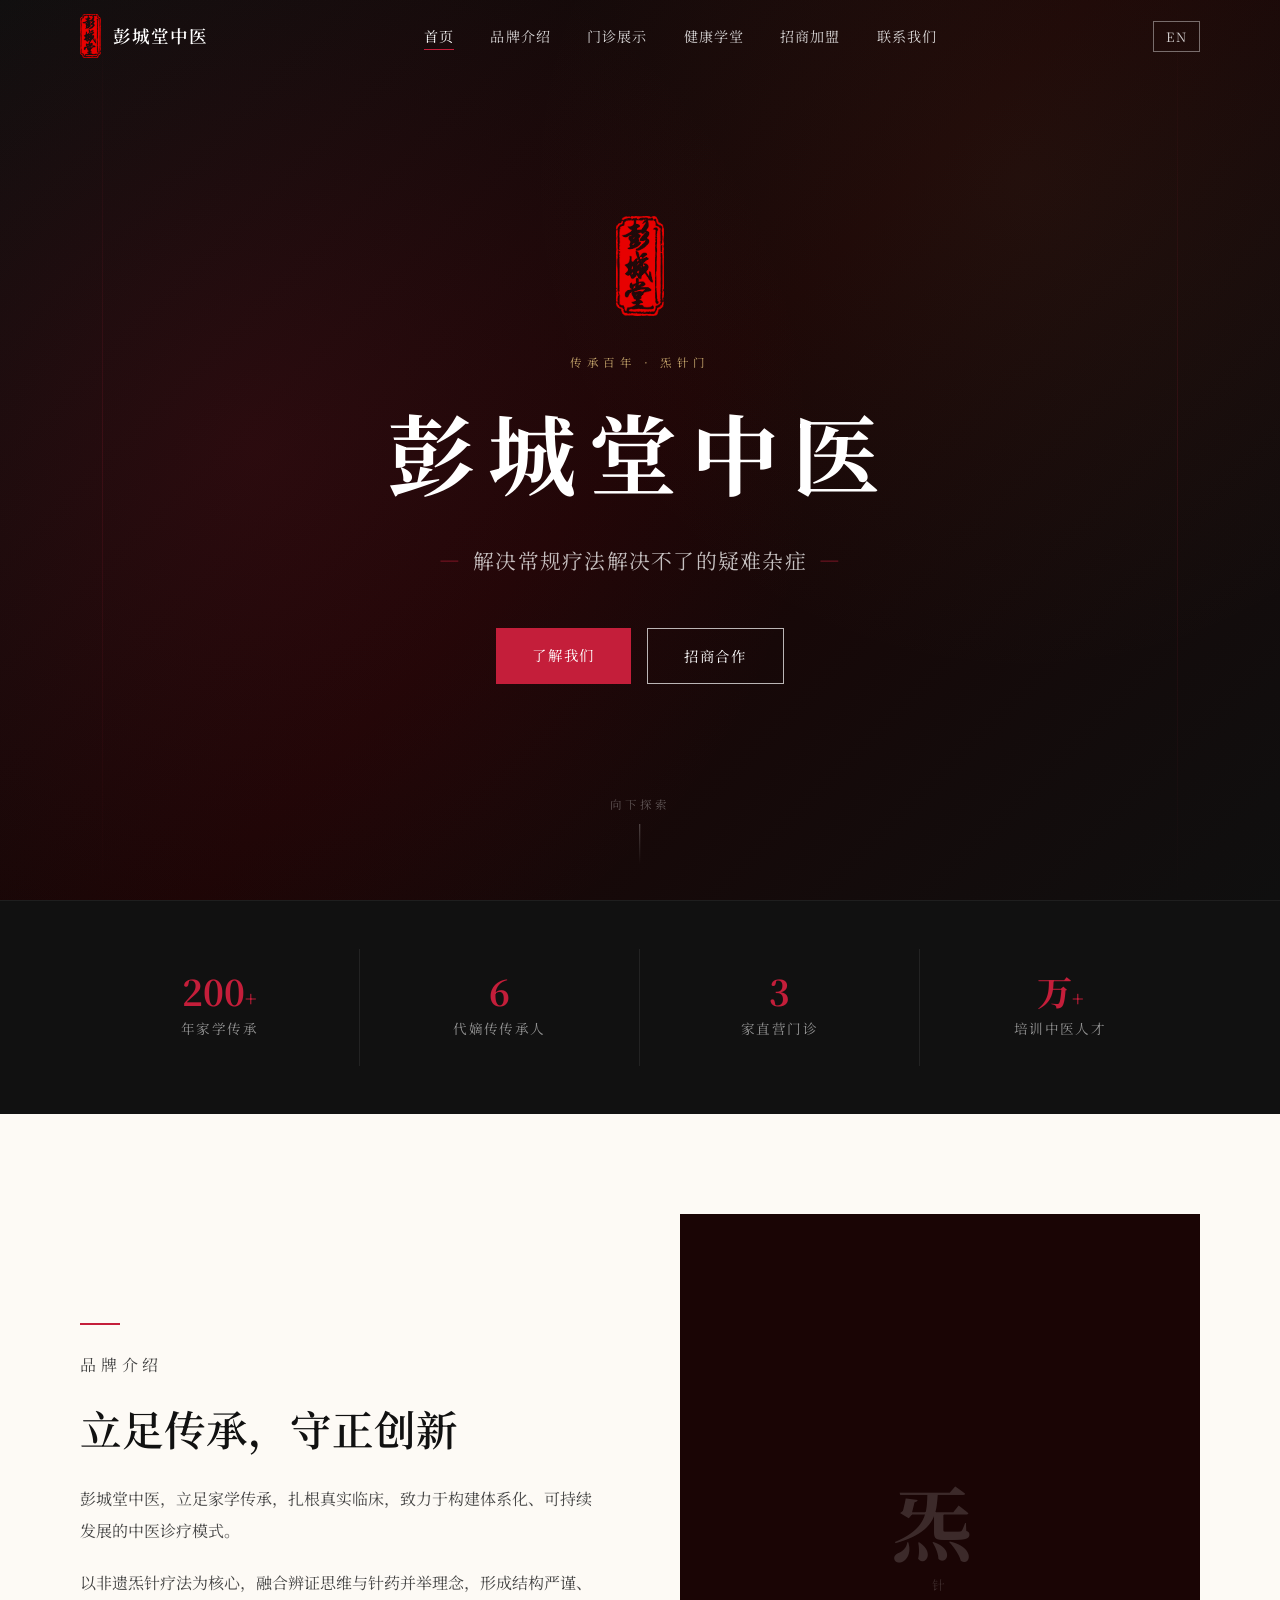
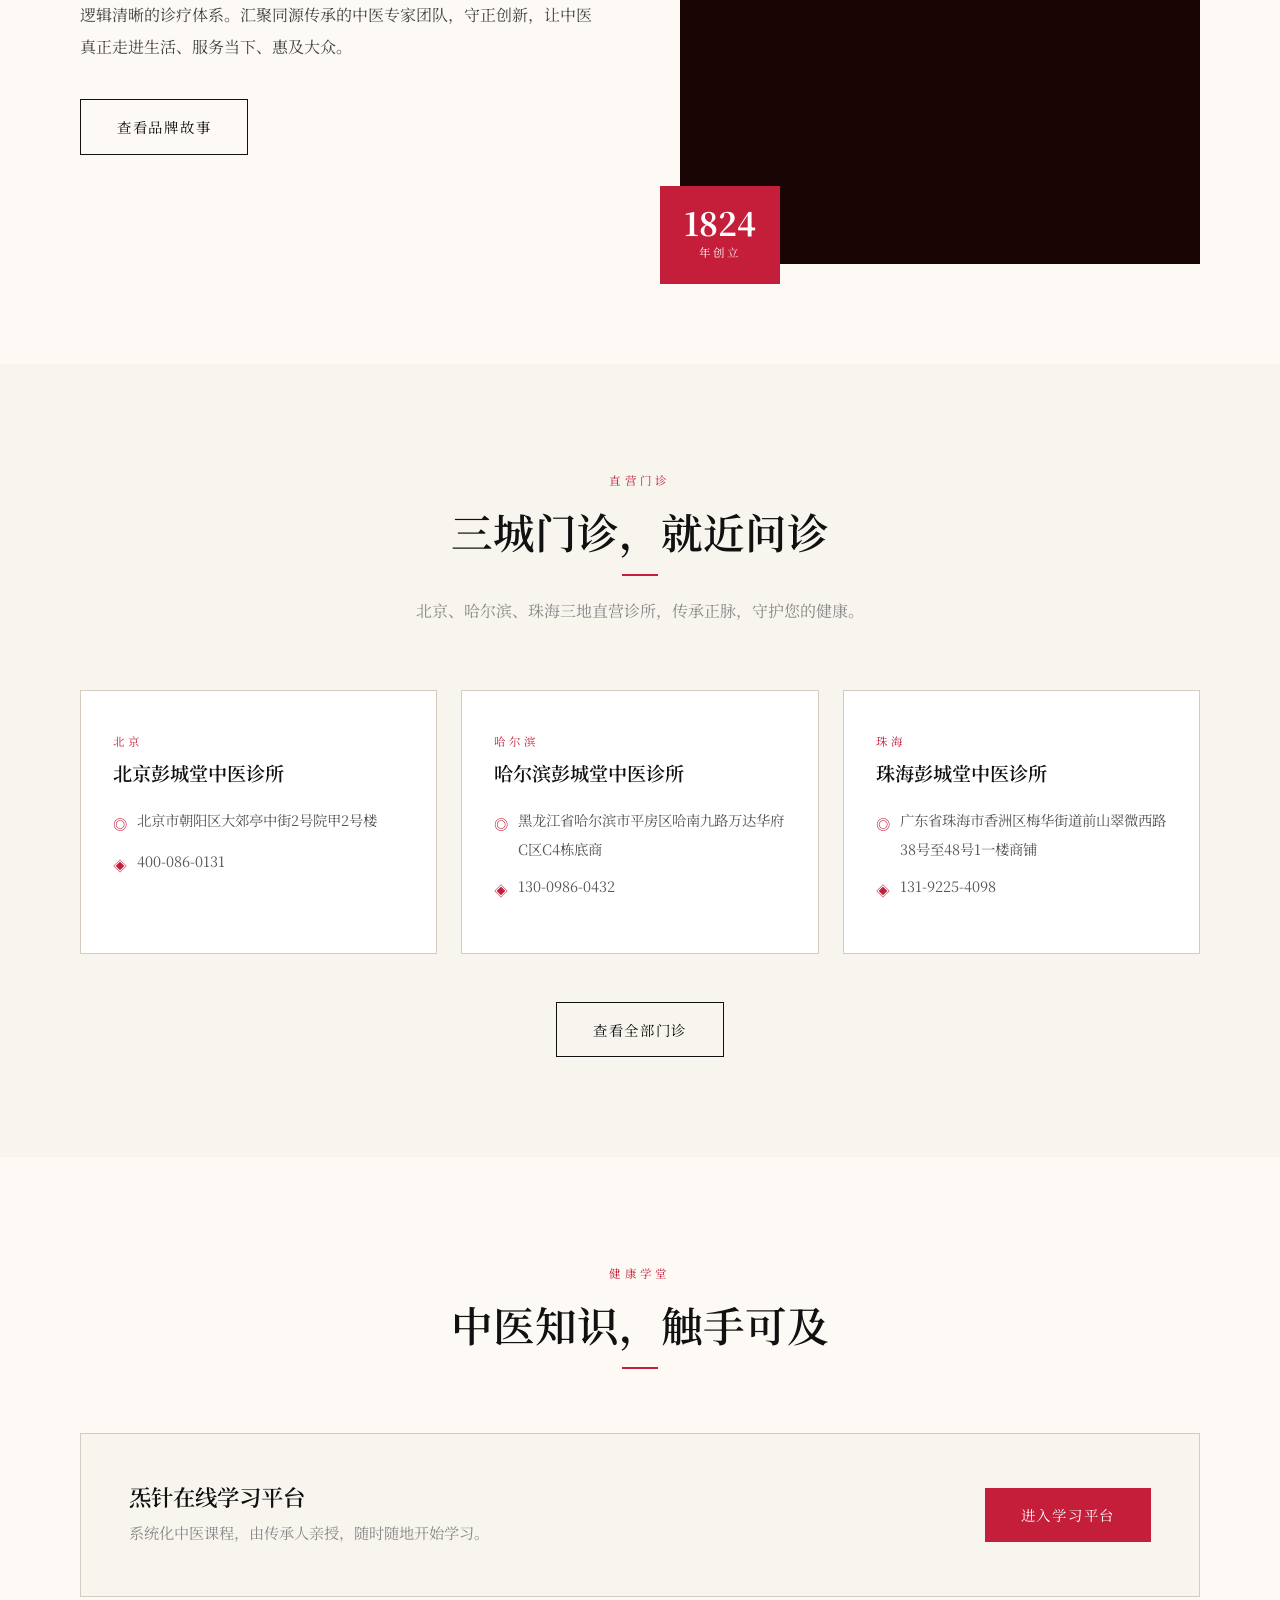
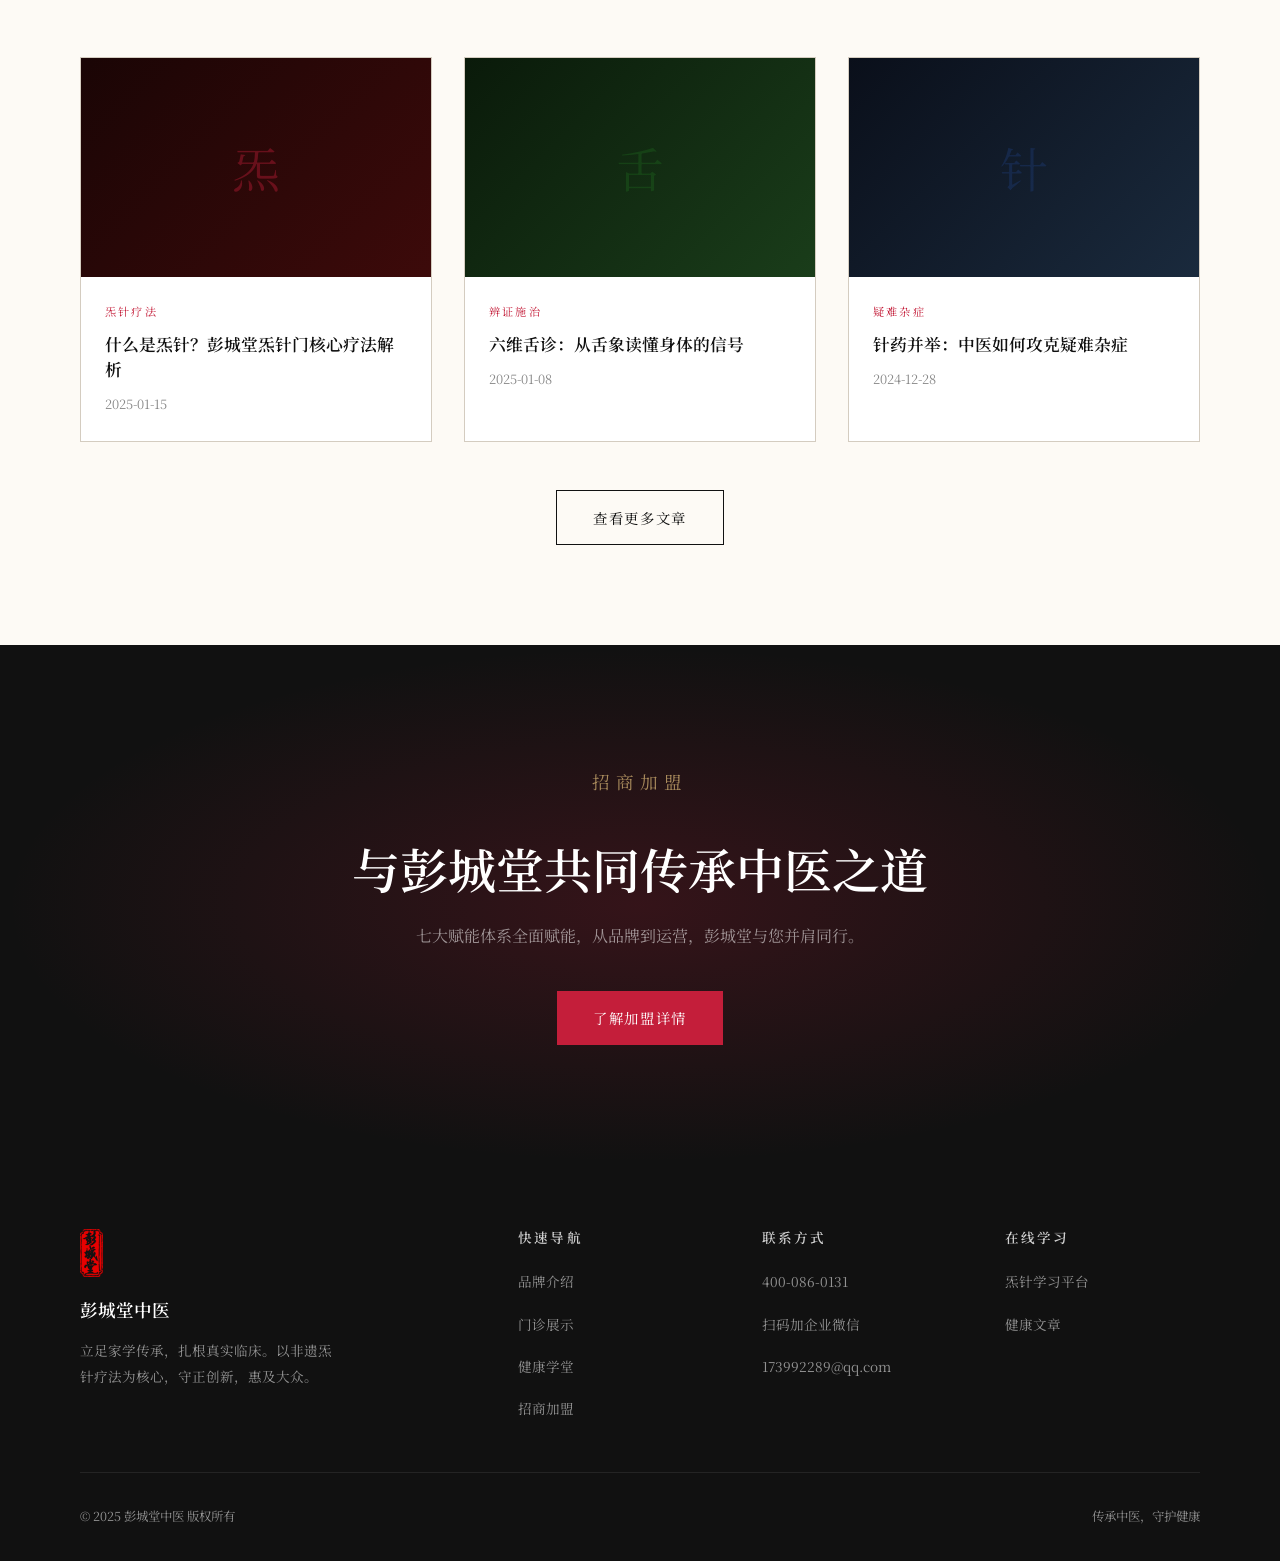
==== index.html @ bdde1aee "feat: 彭城堂中医官网初始版本 - 完成六个页面：首页、品牌介绍、门诊展示、健康学堂、招商加盟、联系我们 - 中英双语切换（localStorage持久化） - 极简新中式设计风格（红黑主色） -" ====
<!DOCTYPE html>
<html lang="zh-CN">
<head>
  <meta charset="UTF-8" />
  <meta name="viewport" content="width=device-width, initial-scale=1.0" />
  <title>彭城堂中医 — 解决常规疗法解决不了的疑难杂症</title>
  <meta name="description" content="彭城堂中医，200年家学传承，以非遗炁针疗法为核心，专注疑难杂症诊疗。北京、哈尔滨、珠海三地门诊。" />
  <meta name="keywords" content="彭城堂中医,炁针疗法,中医诊所,疑难杂症,中医加盟" />
  <link rel="canonical" href="https://www.pengchengtangtcm.com/" />
  <link rel="stylesheet" href="css/style.css" />
  <link rel="preconnect" href="https://fonts.googleapis.com" />
  <link rel="preconnect" href="https://fonts.gstatic.com" crossorigin />
  <link href="https://fonts.googleapis.com/css2?family=Noto+Serif+SC:wght@400;600;700&family=Cormorant+Garamond:ital,wght@0,400;0,600;1,400&display=swap" rel="stylesheet" />
</head>
<body>

<!-- ══ NAVIGATION ══ -->
<nav class="nav" id="nav">
  <div class="nav-inner">
    <a href="index.html" class="nav-logo">
      <img src="assets/logo.png" alt="彭城堂中医" class="nav-logo-img" />
      <span class="nav-logo-text" data-zh="彭城堂中医" data-en="Pengchengtang TCM">彭城堂中医</span>
    </a>

    <ul class="nav-links">
      <li><a href="index.html" class="active" data-zh="首页" data-en="Home">首页</a></li>
      <li><a href="about.html" data-zh="品牌介绍" data-en="About">品牌介绍</a></li>
      <li><a href="clinics.html" data-zh="门诊展示" data-en="Clinics">门诊展示</a></li>
      <li><a href="learning.html" data-zh="健康学堂" data-en="Learning">健康学堂</a></li>
      <li><a href="franchise.html" data-zh="招商加盟" data-en="Franchise">招商加盟</a></li>
      <li><a href="contact.html" data-zh="联系我们" data-en="Contact">联系我们</a></li>
    </ul>

    <div class="nav-right">
      <button class="lang-toggle" id="langToggle" aria-label="切换语言">EN</button>
      <button class="nav-hamburger" id="hamburger" aria-label="菜单" aria-expanded="false">
        <span></span><span></span><span></span>
      </button>
    </div>
  </div>
</nav>

<!-- Mobile Nav -->
<div class="nav-mobile" id="mobileNav">
  <a href="index.html" data-zh="首页" data-en="Home">首页</a>
  <a href="about.html" data-zh="品牌介绍" data-en="About">品牌介绍</a>
  <a href="clinics.html" data-zh="门诊展示" data-en="Clinics">门诊展示</a>
  <a href="learning.html" data-zh="健康学堂" data-en="Learning">健康学堂</a>
  <a href="franchise.html" data-zh="招商加盟" data-en="Franchise">招商加盟</a>
  <a href="contact.html" data-zh="联系我们" data-en="Contact">联系我们</a>
  <button class="lang-toggle" id="mobileLangToggle" style="align-self:flex-start;margin-top:8px;">EN</button>
</div>

<main>

<!-- ══ HERO ══ -->
<section class="hero" id="hero">
  <div class="hero-bg"></div>

  <!-- decorative vertical lines -->
  <div style="position:absolute;inset:0;pointer-events:none;z-index:1;">
    <div style="position:absolute;left:8%;top:0;bottom:0;width:1px;background:linear-gradient(to bottom,transparent,rgba(196,30,58,0.15),transparent);"></div>
    <div style="position:absolute;right:8%;top:0;bottom:0;width:1px;background:linear-gradient(to bottom,transparent,rgba(196,30,58,0.15),transparent);"></div>
  </div>

  <div class="hero-content">
    <img src="assets/logo.png" alt="彭城堂中医印章" class="hero-logo" />

    <p class="hero-label" data-zh="传承百年 · 炁针门" data-en="200 Years of Heritage · Qi Acupuncture">传承百年 · 炁针门</p>

    <h1 class="hero-title">
      彭城堂中医
      <span class="hero-title-en" data-zh="" data-en="Pengchengtang Traditional Chinese Medicine">Pengchengtang TCM</span>
    </h1>

    <p class="hero-slogan" data-zh="解决常规疗法解决不了的疑难杂症" data-en="Healing What Conventional Medicine Cannot">
      解决常规疗法解决不了的疑难杂症
    </p>

    <div class="hero-btns">
      <a href="about.html" class="btn btn-primary" data-zh="了解我们" data-en="Learn More">了解我们</a>
      <a href="franchise.html" class="btn btn-outline" data-zh="招商合作" data-en="Franchise Inquiry">招商合作</a>
    </div>
  </div>

  <div class="hero-scroll">
    <span data-zh="向下探索" data-en="Scroll">向下探索</span>
  </div>
</section>

<!-- ══ HIGHLIGHTS ══ -->
<section class="highlights">
  <div class="container">
    <div class="highlights-grid">
      <div class="highlight-item">
        <div class="highlight-num">200<span style="font-size:1.2rem">+</span></div>
        <div class="highlight-label" data-zh="年家学传承" data-en="Years of Heritage">年家学传承</div>
      </div>
      <div class="highlight-item">
        <div class="highlight-num">6</div>
        <div class="highlight-label" data-zh="代嫡传传承人" data-en="Generations of Masters">代嫡传传承人</div>
      </div>
      <div class="highlight-item">
        <div class="highlight-num">3</div>
        <div class="highlight-label" data-zh="家直营门诊" data-en="Direct Clinics">家直营门诊</div>
      </div>
      <div class="highlight-item">
        <div class="highlight-num">万<span style="font-size:1.2rem">+</span></div>
        <div class="highlight-label" data-zh="培训中医人才" data-en="TCM Practitioners Trained">培训中医人才</div>
      </div>
    </div>
  </div>
</section>

<!-- ══ ABOUT PREVIEW ══ -->
<section class="section">
  <div class="container">
    <div class="about-preview">
      <div class="about-preview-text reveal">
        <div class="about-preview-line"></div>
        <p class="section-label" data-zh="品牌介绍" data-en="About Us">品牌介绍</p>
        <h2 class="section-title" style="text-align:left;margin-bottom:28px;" data-zh="立足传承，守正创新" data-en="Rooted in Heritage, Leading Innovation">立足传承，守正创新</h2>
        <p data-zh="彭城堂中医，立足家学传承，扎根真实临床，致力于构建体系化、可持续发展的中医诊疗模式。" data-en="Rooted in generational heritage and authentic clinical practice, Pengchengtang TCM is dedicated to building a systematic, sustainable model of Traditional Chinese Medicine.">
          彭城堂中医，立足家学传承，扎根真实临床，致力于构建体系化、可持续发展的中医诊疗模式。
        </p>
        <p data-zh="以非遗炁针疗法为核心，融合辨证思维与针药并举理念，形成结构严谨、逻辑清晰的诊疗体系。汇聚同源传承的中医专家团队，守正创新，让中医真正走进生活、服务当下、惠及大众。" data-en="With our proprietary Qi Acupuncture therapy at its core, we integrate diagnostic thinking and the synergy of acupuncture and herbal medicine into a rigorous therapeutic system. Our team of heritage practitioners works to bring authentic TCM into modern life.">
          以非遗炁针疗法为核心，融合辨证思维与针药并举理念，形成结构严谨、逻辑清晰的诊疗体系。汇聚同源传承的中医专家团队，守正创新，让中医真正走进生活、服务当下、惠及大众。
        </p>
        <a href="about.html" class="btn btn-outline-dark" style="margin-top:16px;" data-zh="查看品牌故事" data-en="Our Story">查看品牌故事</a>
      </div>

      <div class="about-preview-img reveal reveal-delay-2">
        <div class="about-preview-img-main" style="background:#1a0505;display:flex;align-items:center;justify-content:center;">
          <div style="text-align:center;color:rgba(255,255,255,0.15);padding:40px;">
            <div style="font-size:5rem;font-weight:700;letter-spacing:0.2em;line-height:1;">炁</div>
            <div style="font-size:0.8rem;letter-spacing:0.3em;margin-top:12px;">针</div>
          </div>
        </div>
        <div class="about-preview-badge">
          <div class="about-preview-badge-num">1824</div>
          <div class="about-preview-badge-text" data-zh="年创立" data-en="Founded">年创立</div>
        </div>
      </div>
    </div>
  </div>
</section>

<!-- ══ CLINICS ══ -->
<section class="section section--gray">
  <div class="container">
    <div class="section-header reveal">
      <p class="section-label" data-zh="直营门诊" data-en="Our Clinics">直营门诊</p>
      <h2 class="section-title" data-zh="三城门诊，就近问诊" data-en="Three Cities, One Heritage">三城门诊，就近问诊</h2>
      <div class="section-divider"></div>
      <p class="section-desc" data-zh="北京、哈尔滨、珠海三地直营诊所，传承正脉，守护您的健康。" data-en="Direct clinics in Beijing, Harbin and Zhuhai — bringing authentic TCM heritage to your city.">北京、哈尔滨、珠海三地直营诊所，传承正脉，守护您的健康。</p>
    </div>

    <div class="clinics-grid">
      <div class="clinic-card reveal reveal-delay-1">
        <p class="clinic-city" data-zh="北京" data-en="Beijing">北京</p>
        <h3 class="clinic-name" data-zh="北京彭城堂中医诊所" data-en="Beijing Pengchengtang Clinic">北京彭城堂中医诊所</h3>
        <div class="clinic-info">
          <div class="clinic-info-item">
            <span class="clinic-info-icon">◎</span>
            <span data-zh="北京市朝阳区大郊亭中街2号院甲2号楼" data-en="Bldg A2, Yard 2, Dajiaoting Zhongjie, Chaoyang, Beijing">北京市朝阳区大郊亭中街2号院甲2号楼</span>
          </div>
          <div class="clinic-info-item">
            <span class="clinic-info-icon">◈</span>
            <span>400-086-0131</span>
          </div>
        </div>
      </div>

      <div class="clinic-card reveal reveal-delay-2">
        <p class="clinic-city" data-zh="哈尔滨" data-en="Harbin">哈尔滨</p>
        <h3 class="clinic-name" data-zh="哈尔滨彭城堂中医诊所" data-en="Harbin Pengchengtang Clinic">哈尔滨彭城堂中医诊所</h3>
        <div class="clinic-info">
          <div class="clinic-info-item">
            <span class="clinic-info-icon">◎</span>
            <span data-zh="黑龙江省哈尔滨市平房区哈南九路万达华府C区C4栋底商" data-en="C4 Ground Floor, Wanda Huafu C, Hanan 9th Rd, Pingfang, Harbin">黑龙江省哈尔滨市平房区哈南九路万达华府C区C4栋底商</span>
          </div>
          <div class="clinic-info-item">
            <span class="clinic-info-icon">◈</span>
            <span>130-0986-0432</span>
          </div>
        </div>
      </div>

      <div class="clinic-card reveal reveal-delay-3">
        <p class="clinic-city" data-zh="珠海" data-en="Zhuhai">珠海</p>
        <h3 class="clinic-name" data-zh="珠海彭城堂中医诊所" data-en="Zhuhai Pengchengtang Clinic">珠海彭城堂中医诊所</h3>
        <div class="clinic-info">
          <div class="clinic-info-item">
            <span class="clinic-info-icon">◎</span>
            <span data-zh="广东省珠海市香洲区梅华街道前山翠微西路38号至48号1一楼商铺" data-en="Shop 1F, 38-48 Cuiwei West Rd, Qianshan, Xiangzhou, Zhuhai">广东省珠海市香洲区梅华街道前山翠微西路38号至48号1一楼商铺</span>
          </div>
          <div class="clinic-info-item">
            <span class="clinic-info-icon">◈</span>
            <span>131-9225-4098</span>
          </div>
        </div>
      </div>
    </div>

    <div style="text-align:center;margin-top:48px;" class="reveal">
      <a href="clinics.html" class="btn btn-outline-dark" data-zh="查看全部门诊" data-en="View All Clinics">查看全部门诊</a>
    </div>
  </div>
</section>

<!-- ══ LEARNING ══ -->
<section class="section">
  <div class="container">
    <div class="section-header reveal">
      <p class="section-label" data-zh="健康学堂" data-en="Health Academy">健康学堂</p>
      <h2 class="section-title" data-zh="中医知识，触手可及" data-en="TCM Knowledge, Within Reach">中医知识，触手可及</h2>
      <div class="section-divider"></div>
    </div>

    <!-- Platform Link -->
    <div class="learning-cta reveal">
      <div class="learning-cta-text">
        <h3 data-zh="炁针在线学习平台" data-en="Qi Acupuncture Online Academy">炁针在线学习平台</h3>
        <p data-zh="系统化中医课程，由传承人亲授，随时随地开始学习。" data-en="Systematic TCM courses taught by heritage practitioners, learn anytime, anywhere.">系统化中医课程，由传承人亲授，随时随地开始学习。</p>
      </div>
      <a href="https://learn.pengchengtangtcm.com" target="_blank" rel="noopener" class="btn btn-primary" data-zh="进入学习平台" data-en="Enter Academy">进入学习平台</a>
    </div>

    <!-- Article Placeholder Cards -->
    <div class="articles-grid">
      <div class="article-card reveal reveal-delay-1">
        <div class="article-card-img" style="background:linear-gradient(135deg,#1a0505,#3d0a0a);display:flex;align-items:center;justify-content:center;">
          <span style="font-size:3rem;color:rgba(196,30,58,0.4);">炁</span>
        </div>
        <div class="article-card-body">
          <p class="article-card-tag" data-zh="炁针疗法" data-en="Qi Acupuncture">炁针疗法</p>
          <h4 class="article-card-title" data-zh="什么是炁针？彭城堂炁针门核心疗法解析" data-en="What is Qi Acupuncture? Core Therapy Explained">什么是炁针？彭城堂炁针门核心疗法解析</h4>
          <p class="article-card-date">2025-01-15</p>
        </div>
      </div>
      <div class="article-card reveal reveal-delay-2">
        <div class="article-card-img" style="background:linear-gradient(135deg,#0a1a0a,#1a3d1a);display:flex;align-items:center;justify-content:center;">
          <span style="font-size:3rem;color:rgba(30,100,30,0.4);">舌</span>
        </div>
        <div class="article-card-body">
          <p class="article-card-tag" data-zh="辨证施治" data-en="Diagnosis">辨证施治</p>
          <h4 class="article-card-title" data-zh="六维舌诊：从舌象读懂身体的信号" data-en="Six-Dimension Tongue Diagnosis: Reading Your Body">六维舌诊：从舌象读懂身体的信号</h4>
          <p class="article-card-date">2025-01-08</p>
        </div>
      </div>
      <div class="article-card reveal reveal-delay-3">
        <div class="article-card-img" style="background:linear-gradient(135deg,#0a0f1a,#1a2a3d);display:flex;align-items:center;justify-content:center;">
          <span style="font-size:3rem;color:rgba(30,60,120,0.4);">针</span>
        </div>
        <div class="article-card-body">
          <p class="article-card-tag" data-zh="疑难杂症" data-en="Complex Conditions">疑难杂症</p>
          <h4 class="article-card-title" data-zh="针药并举：中医如何攻克疑难杂症" data-en="Acupuncture & Herbs: Tackling Complex Diseases">针药并举：中医如何攻克疑难杂症</h4>
          <p class="article-card-date">2024-12-28</p>
        </div>
      </div>
    </div>

    <div class="articles-center reveal">
      <a href="learning.html" class="btn btn-outline-dark" data-zh="查看更多文章" data-en="More Articles">查看更多文章</a>
    </div>
  </div>
</section>

<!-- ══ FRANCHISE CTA ══ -->
<section class="franchise-hero">
  <div class="franchise-hero-content reveal">
    <p class="section-label" style="color:rgba(201,169,110,0.8);letter-spacing:0.35em;" data-zh="招商加盟" data-en="Franchise">招商加盟</p>
    <h2 style="font-size:clamp(1.8rem,4vw,3rem);color:#fff;margin-bottom:20px;" data-zh="与彭城堂共同传承中医之道" data-en="Partner With Us to Carry TCM Forward">与彭城堂共同传承中医之道</h2>
    <p style="font-size:1rem;color:rgba(255,255,255,0.55);max-width:560px;margin:0 auto 40px;" data-zh="七大赋能体系全面赋能，从品牌到运营，彭城堂与您并肩同行。" data-en="Seven empowerment systems, full support from brand to operations. Build your TCM practice with Pengchengtang.">七大赋能体系全面赋能，从品牌到运营，彭城堂与您并肩同行。</p>
    <a href="franchise.html" class="btn btn-primary" data-zh="了解加盟详情" data-en="Explore Franchise">了解加盟详情</a>
  </div>
</section>

</main>

<!-- ══ FOOTER ══ -->
<footer class="footer">
  <div class="container">
    <div class="footer-grid">
      <div>
        <img src="assets/logo.png" alt="彭城堂中医" class="footer-logo" />
        <p class="footer-brand-name" data-zh="彭城堂中医" data-en="Pengchengtang TCM">彭城堂中医</p>
        <p class="footer-brand-desc" data-zh="立足家学传承，扎根真实临床。以非遗炁针疗法为核心，守正创新，惠及大众。" data-en="Rooted in generational heritage and authentic clinical practice. Bringing authentic TCM to modern life.">立足家学传承，扎根真实临床。以非遗炁针疗法为核心，守正创新，惠及大众。</p>
      </div>
      <div class="footer-col">
        <h4 data-zh="快速导航" data-en="Navigation">快速导航</h4>
        <ul>
          <li><a href="about.html" data-zh="品牌介绍" data-en="About">品牌介绍</a></li>
          <li><a href="clinics.html" data-zh="门诊展示" data-en="Clinics">门诊展示</a></li>
          <li><a href="learning.html" data-zh="健康学堂" data-en="Learning">健康学堂</a></li>
          <li><a href="franchise.html" data-zh="招商加盟" data-en="Franchise">招商加盟</a></li>
        </ul>
      </div>
      <div class="footer-col">
        <h4 data-zh="联系方式" data-en="Contact">联系方式</h4>
        <ul>
          <li><a href="tel:4000860131">400-086-0131</a></li>
          <li><a href="contact.html" data-zh="扫码加企业微信" data-en="WeChat QR Code">扫码加企业微信</a></li>
          <li><a href="mailto:173992289@qq.com">173992289@qq.com</a></li>
        </ul>
      </div>
      <div class="footer-col">
        <h4 data-zh="在线学习" data-en="Online Learning">在线学习</h4>
        <ul>
          <li><a href="https://learn.pengchengtangtcm.com" target="_blank" rel="noopener" data-zh="炁针学习平台" data-en="Qi Acupuncture Academy">炁针学习平台</a></li>
          <li><a href="learning.html" data-zh="健康文章" data-en="Health Articles">健康文章</a></li>
        </ul>
      </div>
    </div>
    <div class="footer-bottom">
      <span data-zh="© 2025 彭城堂中医 版权所有" data-en="© 2025 Pengchengtang TCM. All Rights Reserved.">© 2025 彭城堂中医 版权所有</span>
      <span data-zh="传承中医，守护健康" data-en="Preserving TCM Heritage, Protecting Health">传承中医，守护健康</span>
    </div>
  </div>
</footer>

<script src="js/main.js"></script>
</body>
</html>
---- css/style.css ----
/* ============================================================
   彭城堂中医 | PENGCHENGTANG TCM — Global Stylesheet
   ============================================================ */

:root {
  --red: #C41E3A;
  --red-dark: #9B1530;
  --black: #111111;
  --gold: #C9A96E;
  --cream: #F8F5EF;
  --warm-white: #FDFAF5;
  --gray: #888888;
  --gray-light: #E8E3D9;
  --border: #D4CCC0;
  --font-zh: 'Noto Serif SC', 'STSong', 'SimSun', serif;
  --font-en: 'Cormorant Garamond', Georgia, serif;
  --nav-h: 72px;
  --max-w: 1200px;
}

*, *::before, *::after { margin: 0; padding: 0; box-sizing: border-box; }
html { scroll-behavior: smooth; }
body { font-family: var(--font-zh); background: var(--warm-white); color: var(--black); line-height: 1.9; overflow-x: hidden; }
img { max-width: 100%; display: block; }
a { text-decoration: none; color: inherit; }
ul { list-style: none; }

/* ── Typography ── */
h1, h2, h3, h4 { font-weight: 600; line-height: 1.3; }

.lang-en body, .lang-en h1, .lang-en h2, .lang-en h3, .lang-en p, .lang-en a, .lang-en span, .lang-en li, .lang-en button {
  font-family: var(--font-en);
}

/* ── Layout ── */
.container { max-width: var(--max-w); margin: 0 auto; padding: 0 40px; }
.section { padding: 100px 0; }
.section--gray { background: var(--cream); }

.section-header { text-align: center; margin-bottom: 64px; }
.section-label {
  display: inline-block;
  font-size: 0.72rem;
  letter-spacing: 0.3em;
  text-transform: uppercase;
  color: var(--red);
  margin-bottom: 12px;
}
.section-title {
  font-size: clamp(1.8rem, 3.5vw, 2.6rem);
  color: var(--black);
  margin-bottom: 16px;
}
.section-divider {
  width: 36px; height: 2px;
  background: var(--red);
  margin: 0 auto;
}
.section-desc {
  margin-top: 20px;
  font-size: 1rem;
  color: var(--gray);
  max-width: 560px;
  margin-left: auto;
  margin-right: auto;
}

/* ── Buttons ── */
.btn {
  display: inline-block;
  padding: 13px 36px;
  font-family: inherit;
  font-size: 0.9rem;
  letter-spacing: 0.12em;
  cursor: pointer;
  transition: all 0.25s ease;
  border: none;
}
.btn-primary {
  background: var(--red);
  color: #fff;
}
.btn-primary:hover { background: var(--red-dark); }
.btn-outline {
  background: transparent;
  color: #fff;
  border: 1px solid rgba(255,255,255,0.7);
}
.btn-outline:hover { background: rgba(255,255,255,0.1); }
.btn-outline-dark {
  background: transparent;
  color: var(--black);
  border: 1px solid var(--black);
}
.btn-outline-dark:hover { background: var(--black); color: #fff; }

/* ── Navigation ── */
.nav {
  position: fixed; top: 0; left: 0; right: 0;
  height: var(--nav-h);
  z-index: 1000;
  transition: background 0.3s, box-shadow 0.3s;
}
.nav.scrolled {
  background: rgba(10, 10, 10, 0.96);
  backdrop-filter: blur(12px);
  box-shadow: 0 1px 0 rgba(255,255,255,0.08);
}
.nav-inner {
  max-width: var(--max-w);
  margin: 0 auto;
  padding: 0 40px;
  height: 100%;
  display: flex;
  align-items: center;
  justify-content: space-between;
}
.nav-logo {
  display: flex;
  align-items: center;
  gap: 12px;
}
.nav-logo img {
  height: 44px;
  width: auto;
}
.nav-logo-text {
  color: #fff;
  font-size: 1.1rem;
  font-weight: 600;
  letter-spacing: 0.05em;
}
.nav-links {
  display: flex;
  align-items: center;
  gap: 36px;
}
.nav-links a {
  color: rgba(255,255,255,0.82);
  font-size: 0.88rem;
  letter-spacing: 0.08em;
  position: relative;
  transition: color 0.2s;
}
.nav-links a::after {
  content: '';
  position: absolute;
  bottom: -4px; left: 0;
  width: 0; height: 1px;
  background: var(--red);
  transition: width 0.25s;
}
.nav-links a:hover, .nav-links a.active { color: #fff; }
.nav-links a:hover::after, .nav-links a.active::after { width: 100%; }

.nav-right { display: flex; align-items: center; gap: 20px; }
.lang-toggle {
  background: none;
  border: 1px solid rgba(255,255,255,0.4);
  color: rgba(255,255,255,0.8);
  font-family: inherit;
  font-size: 0.8rem;
  letter-spacing: 0.1em;
  padding: 5px 12px;
  cursor: pointer;
  transition: all 0.2s;
}
.lang-toggle:hover { border-color: #fff; color: #fff; }

.nav-hamburger {
  display: none;
  flex-direction: column;
  gap: 5px;
  cursor: pointer;
  padding: 4px;
  background: none;
  border: none;
}
.nav-hamburger span {
  display: block;
  width: 22px; height: 1.5px;
  background: #fff;
  transition: all 0.3s;
}

/* Mobile nav */
.nav-mobile {
  display: none;
  position: fixed;
  top: var(--nav-h); left: 0; right: 0;
  background: rgba(10,10,10,0.97);
  backdrop-filter: blur(12px);
  padding: 32px 40px;
  flex-direction: column;
  gap: 24px;
  z-index: 999;
}
.nav-mobile.open { display: flex; }
.nav-mobile a {
  color: rgba(255,255,255,0.8);
  font-size: 1.1rem;
  letter-spacing: 0.08em;
  border-bottom: 1px solid rgba(255,255,255,0.08);
  padding-bottom: 16px;
}
.nav-mobile a:last-child { border-bottom: none; }

/* ── Hero ── */
.hero {
  position: relative;
  min-height: 100vh;
  display: flex;
  align-items: center;
  justify-content: center;
  background: var(--black);
  overflow: hidden;
}
.hero-bg {
  position: absolute;
  inset: 0;
  background: linear-gradient(135deg, #0f0f0f 0%, #1a0505 50%, #0f0f0f 100%);
}
/* Decorative Chinese pattern overlay */
.hero-bg::before {
  content: '';
  position: absolute;
  inset: 0;
  background-image:
    radial-gradient(circle at 20% 50%, rgba(196,30,58,0.12) 0%, transparent 50%),
    radial-gradient(circle at 80% 20%, rgba(201,169,110,0.06) 0%, transparent 40%);
}
.hero-content {
  position: relative;
  z-index: 2;
  text-align: center;
  padding: 0 40px;
  max-width: 800px;
}
.hero-logo {
  width: 100px;
  height: 100px;
  margin: 0 auto 36px;
  object-fit: contain;
}
.hero-label {
  font-size: 0.72rem;
  letter-spacing: 0.4em;
  color: var(--gold);
  text-transform: uppercase;
  margin-bottom: 20px;
}
.hero-title {
  font-size: clamp(2.8rem, 7vw, 5.5rem);
  color: #fff;
  font-weight: 700;
  letter-spacing: 0.15em;
  margin-bottom: 8px;
}
.hero-title-en {
  display: block;
  font-size: clamp(0.9rem, 2vw, 1.2rem);
  font-family: var(--font-en);
  font-weight: 400;
  letter-spacing: 0.35em;
  color: rgba(255,255,255,0.45);
  margin-bottom: 32px;
}
.hero-slogan {
  font-size: clamp(1rem, 2.2vw, 1.3rem);
  color: rgba(255,255,255,0.75);
  letter-spacing: 0.06em;
  margin-bottom: 48px;
  position: relative;
  display: inline-block;
}
.hero-slogan::before, .hero-slogan::after {
  content: '—';
  color: var(--red);
  margin: 0 12px;
  opacity: 0.7;
}
.hero-btns { display: flex; gap: 16px; justify-content: center; flex-wrap: wrap; }
.hero-scroll {
  position: absolute;
  bottom: 36px; left: 50%;
  transform: translateX(-50%);
  color: rgba(255,255,255,0.3);
  font-size: 0.72rem;
  letter-spacing: 0.25em;
  display: flex;
  flex-direction: column;
  align-items: center;
  gap: 8px;
  animation: scrollPulse 2.5s ease-in-out infinite;
}
.hero-scroll::after {
  content: '';
  width: 1px; height: 40px;
  background: linear-gradient(to bottom, rgba(255,255,255,0.3), transparent);
}
@keyframes scrollPulse {
  0%, 100% { opacity: 0.4; transform: translateX(-50%) translateY(0); }
  50% { opacity: 0.8; transform: translateX(-50%) translateY(6px); }
}

/* ── Highlights Strip ── */
.highlights {
  background: var(--black);
  padding: 48px 0;
  border-top: 1px solid rgba(255,255,255,0.06);
}
.highlights-grid {
  display: grid;
  grid-template-columns: repeat(4, 1fr);
  gap: 0;
}
.highlight-item {
  text-align: center;
  padding: 24px 32px;
  border-right: 1px solid rgba(255,255,255,0.08);
}
.highlight-item:last-child { border-right: none; }
.highlight-num {
  font-size: 2.2rem;
  font-weight: 700;
  color: var(--red);
  line-height: 1;
  margin-bottom: 8px;
}
.highlight-label { font-size: 0.85rem; color: rgba(255,255,255,0.55); letter-spacing: 0.1em; }

/* ── About Preview ── */
.about-preview {
  display: grid;
  grid-template-columns: 1fr 1fr;
  gap: 80px;
  align-items: center;
}
.about-preview-line {
  width: 40px; height: 2px;
  background: var(--red);
  margin-bottom: 24px;
}
.about-preview-text p {
  color: #444;
  font-size: 1rem;
  line-height: 2;
  margin-bottom: 20px;
}
.about-preview-img {
  position: relative;
}
.about-preview-img-main {
  width: 100%;
  aspect-ratio: 4/5;
  background: var(--gray-light);
  overflow: hidden;
}
.about-preview-badge {
  position: absolute;
  bottom: -20px; left: -20px;
  background: var(--red);
  color: #fff;
  padding: 20px 24px;
  text-align: center;
}
.about-preview-badge-num { font-size: 2rem; font-weight: 700; line-height: 1; }
.about-preview-badge-text { font-size: 0.72rem; letter-spacing: 0.15em; margin-top: 4px; }

/* ── Clinics Cards ── */
.clinics-grid {
  display: grid;
  grid-template-columns: repeat(3, 1fr);
  gap: 24px;
}
.clinic-card {
  border: 1px solid var(--border);
  padding: 40px 32px;
  transition: all 0.3s;
  position: relative;
  background: #fff;
}
.clinic-card::before {
  content: '';
  position: absolute;
  top: 0; left: 0;
  width: 3px; height: 0;
  background: var(--red);
  transition: height 0.3s;
}
.clinic-card:hover { box-shadow: 0 12px 40px rgba(0,0,0,0.08); }
.clinic-card:hover::before { height: 100%; }
.clinic-city {
  font-size: 0.72rem;
  letter-spacing: 0.25em;
  color: var(--red);
  margin-bottom: 8px;
  text-transform: uppercase;
}
.clinic-name { font-size: 1.2rem; font-weight: 600; margin-bottom: 20px; }
.clinic-info { font-size: 0.9rem; color: #555; line-height: 2; }
.clinic-info-item { display: flex; gap: 10px; margin-bottom: 8px; align-items: flex-start; }
.clinic-info-icon { color: var(--red); margin-top: 4px; flex-shrink: 0; }

/* ── Articles Grid ── */
.articles-grid {
  display: grid;
  grid-template-columns: repeat(3, 1fr);
  gap: 32px;
  margin-bottom: 48px;
}
.article-card {
  background: #fff;
  border: 1px solid var(--border);
  overflow: hidden;
  transition: all 0.3s;
}
.article-card:hover { box-shadow: 0 8px 32px rgba(0,0,0,0.08); transform: translateY(-4px); }
.article-card-img {
  width: 100%;
  aspect-ratio: 16/10;
  background: var(--gray-light);
  overflow: hidden;
}
.article-card-img img { width: 100%; height: 100%; object-fit: cover; }
.article-card-body { padding: 24px; }
.article-card-tag {
  font-size: 0.7rem;
  letter-spacing: 0.2em;
  color: var(--red);
  text-transform: uppercase;
  margin-bottom: 10px;
}
.article-card-title { font-size: 1.05rem; font-weight: 600; margin-bottom: 10px; line-height: 1.5; }
.article-card-date { font-size: 0.8rem; color: var(--gray); }
.articles-center { text-align: center; }

/* Learning CTA */
.learning-cta {
  background: var(--cream);
  border: 1px solid var(--border);
  padding: 48px;
  display: flex;
  align-items: center;
  justify-content: space-between;
  gap: 32px;
  margin-bottom: 60px;
}
.learning-cta-text h3 { font-size: 1.4rem; margin-bottom: 8px; }
.learning-cta-text p { color: var(--gray); font-size: 0.95rem; }

/* ── Franchise ── */
.franchise-hero {
  background: var(--black);
  padding: 120px 0;
  text-align: center;
  position: relative;
  overflow: hidden;
}
.franchise-hero::before {
  content: '';
  position: absolute;
  inset: 0;
  background: radial-gradient(ellipse at center, rgba(196,30,58,0.2) 0%, transparent 70%);
}
.franchise-hero-content { position: relative; z-index: 1; }
.franchise-hero h1 { font-size: clamp(2rem, 5vw, 3.5rem); color: #fff; margin-bottom: 20px; }
.franchise-hero p { font-size: 1.1rem; color: rgba(255,255,255,0.6); max-width: 600px; margin: 0 auto 40px; }

.empowerment-grid {
  display: grid;
  grid-template-columns: repeat(4, 1fr);
  gap: 2px;
  background: var(--border);
}
.empowerment-item {
  background: #fff;
  padding: 36px 28px;
  transition: all 0.3s;
}
.empowerment-item:hover { background: var(--black); }
.empowerment-item:hover .emp-num,
.empowerment-item:hover .emp-title,
.empowerment-item:hover .emp-desc { color: rgba(255,255,255,0.8); }
.empowerment-item:hover .emp-num { color: var(--red); }
.emp-num { font-size: 2.5rem; font-weight: 700; color: var(--gray-light); line-height: 1; margin-bottom: 16px; font-family: var(--font-en); }
.emp-title { font-size: 1.05rem; font-weight: 600; margin-bottom: 10px; transition: color 0.3s; }
.emp-desc { font-size: 0.88rem; color: var(--gray); line-height: 1.8; transition: color 0.3s; }

/* Franchise Form */
.franchise-form { max-width: 680px; margin: 0 auto; }
.form-grid { display: grid; grid-template-columns: 1fr 1fr; gap: 20px; margin-bottom: 20px; }
.form-group { display: flex; flex-direction: column; gap: 8px; }
.form-group.full { grid-column: 1 / -1; }
.form-group label { font-size: 0.85rem; color: #555; letter-spacing: 0.06em; }
.form-group input,
.form-group select,
.form-group textarea {
  padding: 13px 16px;
  border: 1px solid var(--border);
  background: #fff;
  font-family: inherit;
  font-size: 0.95rem;
  color: var(--black);
  outline: none;
  transition: border-color 0.2s;
  appearance: none;
}
.form-group input:focus,
.form-group select:focus,
.form-group textarea:focus { border-color: var(--red); }
.form-group textarea { resize: vertical; min-height: 100px; }
.form-submit { width: 100%; padding: 16px; background: var(--red); color: #fff; border: none; font-family: inherit; font-size: 1rem; letter-spacing: 0.15em; cursor: pointer; transition: background 0.2s; }
.form-submit:hover { background: var(--red-dark); }
.form-success { display: none; text-align: center; padding: 24px; background: #f0faf5; border: 1px solid #a8d8be; color: #2d6a4f; margin-top: 20px; }

/* ── Contact ── */
.contact-grid { display: grid; grid-template-columns: 1fr 1fr; gap: 80px; align-items: start; }
.contact-qr { text-align: center; }
.contact-qr img { width: 200px; height: 200px; margin: 0 auto 20px; border: 8px solid #fff; box-shadow: 0 4px 24px rgba(0,0,0,0.1); }
.contact-qr-label { font-size: 0.9rem; color: var(--gray); }
.contact-clinics { display: flex; flex-direction: column; gap: 32px; }
.contact-clinic-item { padding-bottom: 32px; border-bottom: 1px solid var(--border); }
.contact-clinic-item:last-child { border-bottom: none; }
.contact-clinic-city { font-size: 0.72rem; letter-spacing: 0.25em; color: var(--red); margin-bottom: 6px; text-transform: uppercase; }
.contact-clinic-name { font-size: 1.05rem; font-weight: 600; margin-bottom: 12px; }
.contact-clinic-info { font-size: 0.9rem; color: #555; line-height: 2; }

/* ── Timeline ── */
.timeline { max-width: 800px; margin: 0 auto; position: relative; }
.timeline::before {
  content: '';
  position: absolute;
  left: 120px; top: 0; bottom: 0;
  width: 1px;
  background: var(--border);
}
.timeline-item { display: flex; gap: 40px; margin-bottom: 48px; position: relative; }
.timeline-year {
  width: 80px;
  flex-shrink: 0;
  text-align: right;
  font-family: var(--font-en);
  font-size: 1rem;
  font-weight: 600;
  color: var(--red);
  padding-top: 4px;
}
.timeline-dot {
  position: absolute;
  left: 115px;
  top: 8px;
  width: 10px; height: 10px;
  border-radius: 50%;
  background: var(--red);
  border: 2px solid var(--warm-white);
  box-shadow: 0 0 0 1px var(--red);
}
.timeline-content { padding-left: 32px; flex: 1; }
.timeline-content h4 { font-size: 1rem; font-weight: 600; margin-bottom: 8px; }
.timeline-content p { font-size: 0.9rem; color: #555; line-height: 1.9; }

/* ── Footer ── */
.footer {
  background: var(--black);
  color: rgba(255,255,255,0.55);
  padding: 64px 0 32px;
}
.footer-grid {
  display: grid;
  grid-template-columns: 2fr 1fr 1fr 1fr;
  gap: 48px;
  margin-bottom: 48px;
}
.footer-brand-name { color: #fff; font-size: 1.1rem; font-weight: 600; margin: 16px 0 12px; }
.footer-brand-desc { font-size: 0.85rem; line-height: 1.9; max-width: 260px; }
.footer-logo { height: 48px; width: auto; }
.footer-col h4 { color: rgba(255,255,255,0.8); font-size: 0.85rem; letter-spacing: 0.15em; margin-bottom: 20px; }
.footer-col ul { display: flex; flex-direction: column; gap: 12px; }
.footer-col ul li a { font-size: 0.85rem; transition: color 0.2s; }
.footer-col ul li a:hover { color: #fff; }
.footer-bottom {
  border-top: 1px solid rgba(255,255,255,0.08);
  padding-top: 32px;
  display: flex;
  justify-content: space-between;
  align-items: center;
  font-size: 0.78rem;
}
.footer-bottom a { transition: color 0.2s; }
.footer-bottom a:hover { color: #fff; }

/* ── Page Header (inner pages) ── */
.page-header {
  background: var(--black);
  padding: 140px 0 80px;
  text-align: center;
  position: relative;
  overflow: hidden;
}
.page-header::before {
  content: '';
  position: absolute;
  inset: 0;
  background: radial-gradient(ellipse at 30% 50%, rgba(196,30,58,0.15) 0%, transparent 60%);
}
.page-header-content { position: relative; z-index: 1; }
.page-header-label { font-size: 0.72rem; letter-spacing: 0.35em; color: var(--gold); text-transform: uppercase; margin-bottom: 16px; }
.page-header h1 { font-size: clamp(2rem, 5vw, 3rem); color: #fff; }

/* ── Scroll Reveal ── */
.reveal {
  opacity: 0;
  transform: translateY(28px);
  transition: opacity 0.7s ease, transform 0.7s ease;
}
.reveal.revealed {
  opacity: 1;
  transform: translateY(0);
}
.reveal-delay-1 { transition-delay: 0.1s; }
.reveal-delay-2 { transition-delay: 0.2s; }
.reveal-delay-3 { transition-delay: 0.3s; }
.reveal-delay-4 { transition-delay: 0.4s; }

/* ── Responsive ── */
@media (max-width: 1024px) {
  .container { padding: 0 24px; }
  .highlights-grid { grid-template-columns: repeat(2, 1fr); }
  .highlight-item:nth-child(2) { border-right: none; }
  .empowerment-grid { grid-template-columns: repeat(2, 1fr); }
  .footer-grid { grid-template-columns: 1fr 1fr; }
}

@media (max-width: 768px) {
  .section { padding: 72px 0; }
  .nav-links, .lang-toggle { display: none; }
  .nav-hamburger { display: flex; }
  .about-preview { grid-template-columns: 1fr; gap: 48px; }
  .clinics-grid { grid-template-columns: 1fr; gap: 16px; }
  .articles-grid { grid-template-columns: 1fr; gap: 20px; }
  .form-grid { grid-template-columns: 1fr; }
  .contact-grid { grid-template-columns: 1fr; gap: 48px; }
  .franchise-hero { padding: 100px 0; }
  .learning-cta { flex-direction: column; text-align: center; }
  .footer-grid { grid-template-columns: 1fr; gap: 32px; }
  .footer-bottom { flex-direction: column; gap: 12px; text-align: center; }
  .timeline::before { left: 60px; }
  .timeline-year { width: 40px; font-size: 0.82rem; }
  .timeline-dot { left: 55px; }
  .timeline-content { padding-left: 20px; }
  .highlights-grid { grid-template-columns: repeat(2, 1fr); }
  .empowerment-grid { grid-template-columns: 1fr; }
  .hero-slogan::before, .hero-slogan::after { display: none; }
}

@media (max-width: 480px) {
  .hero-logo { width: 72px; height: 72px; }
  .nav-inner { padding: 0 20px; }
  .container { padding: 0 20px; }
  .clinic-card { padding: 28px 20px; }
  .about-preview-badge { left: 0; bottom: 0; }
}
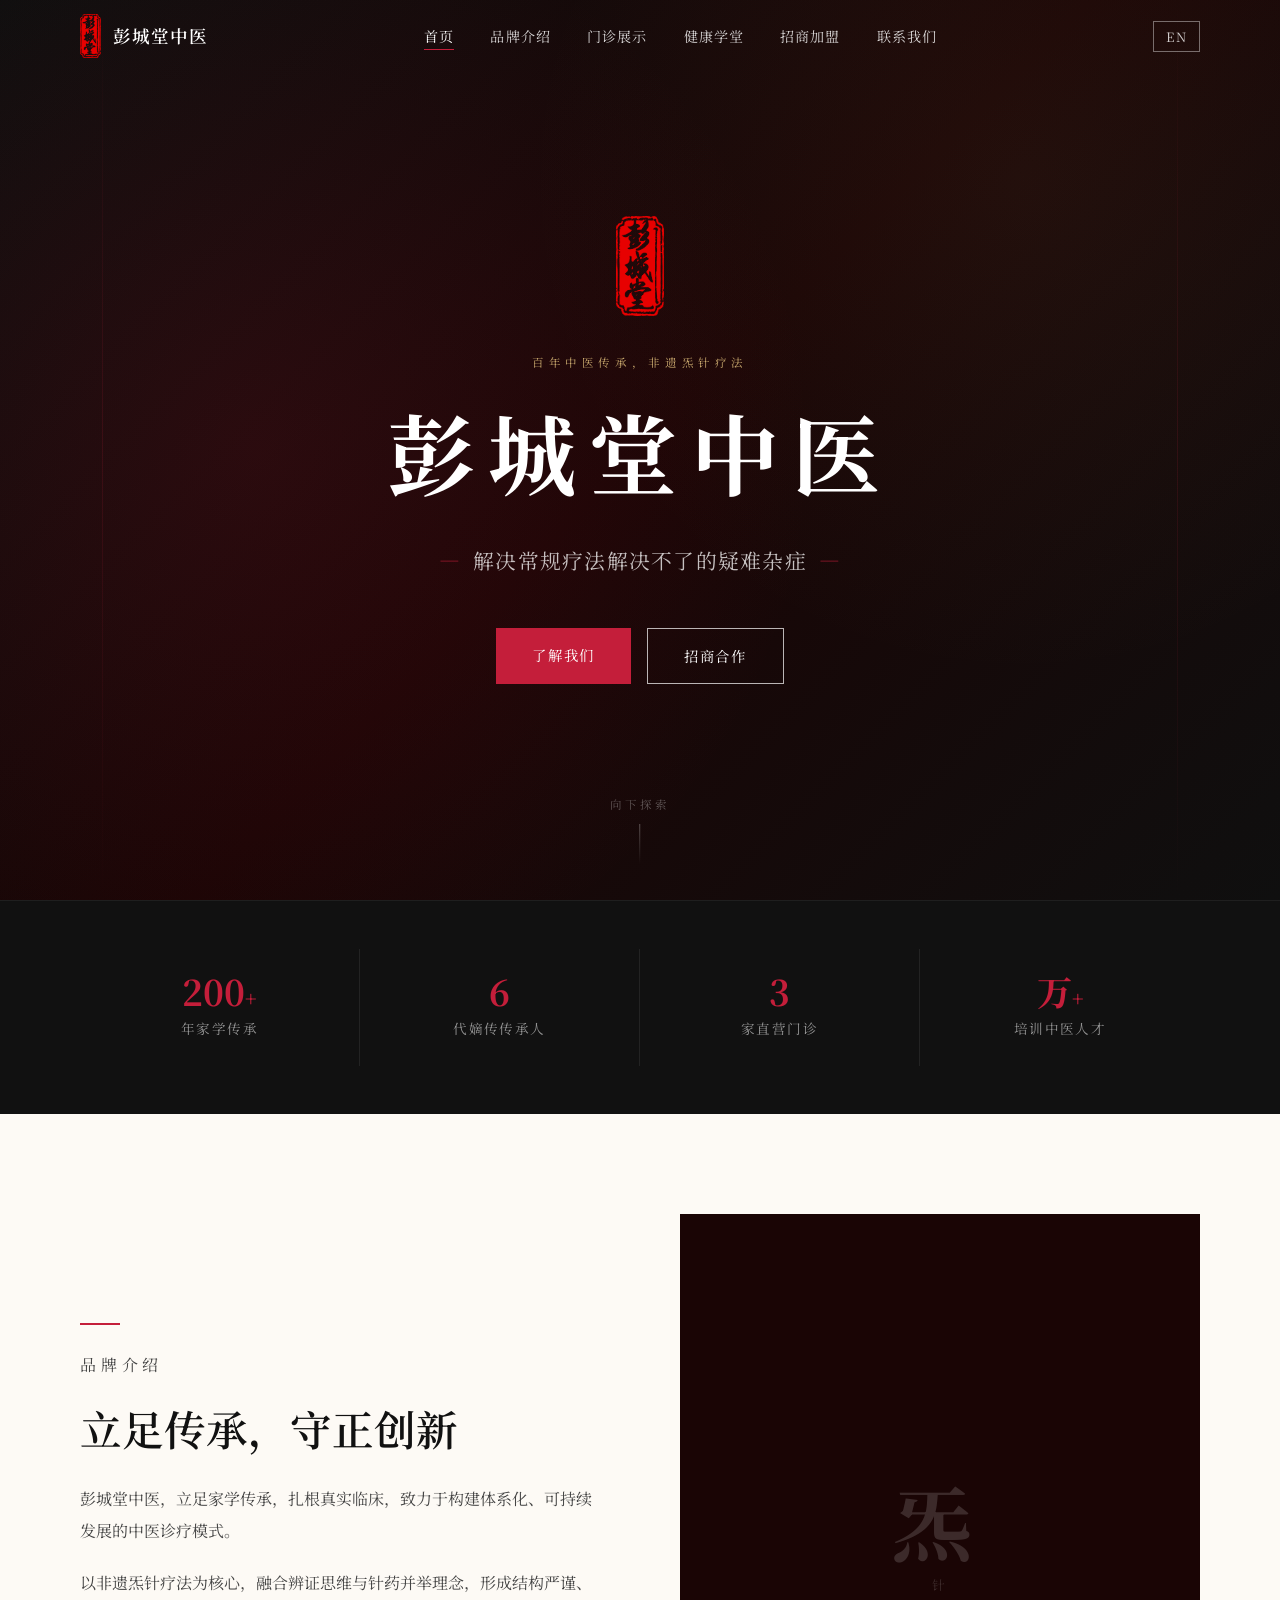
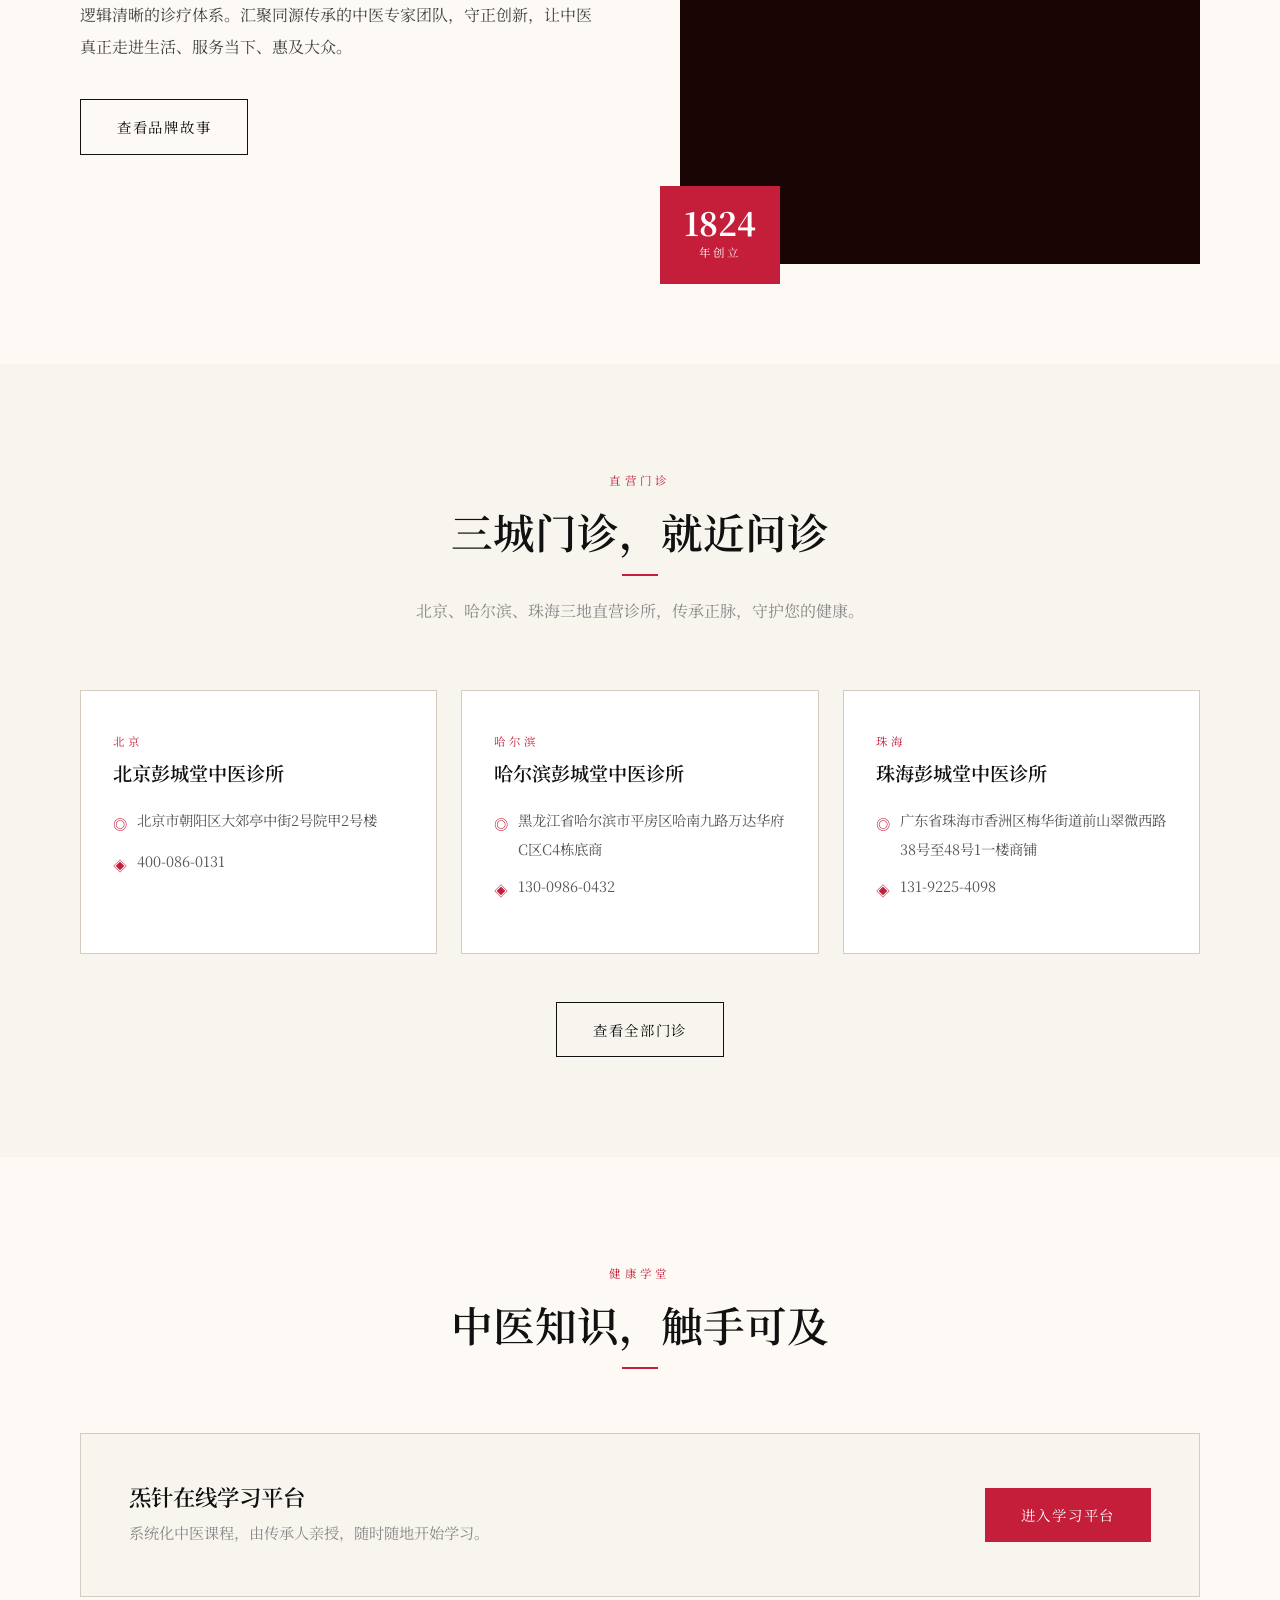
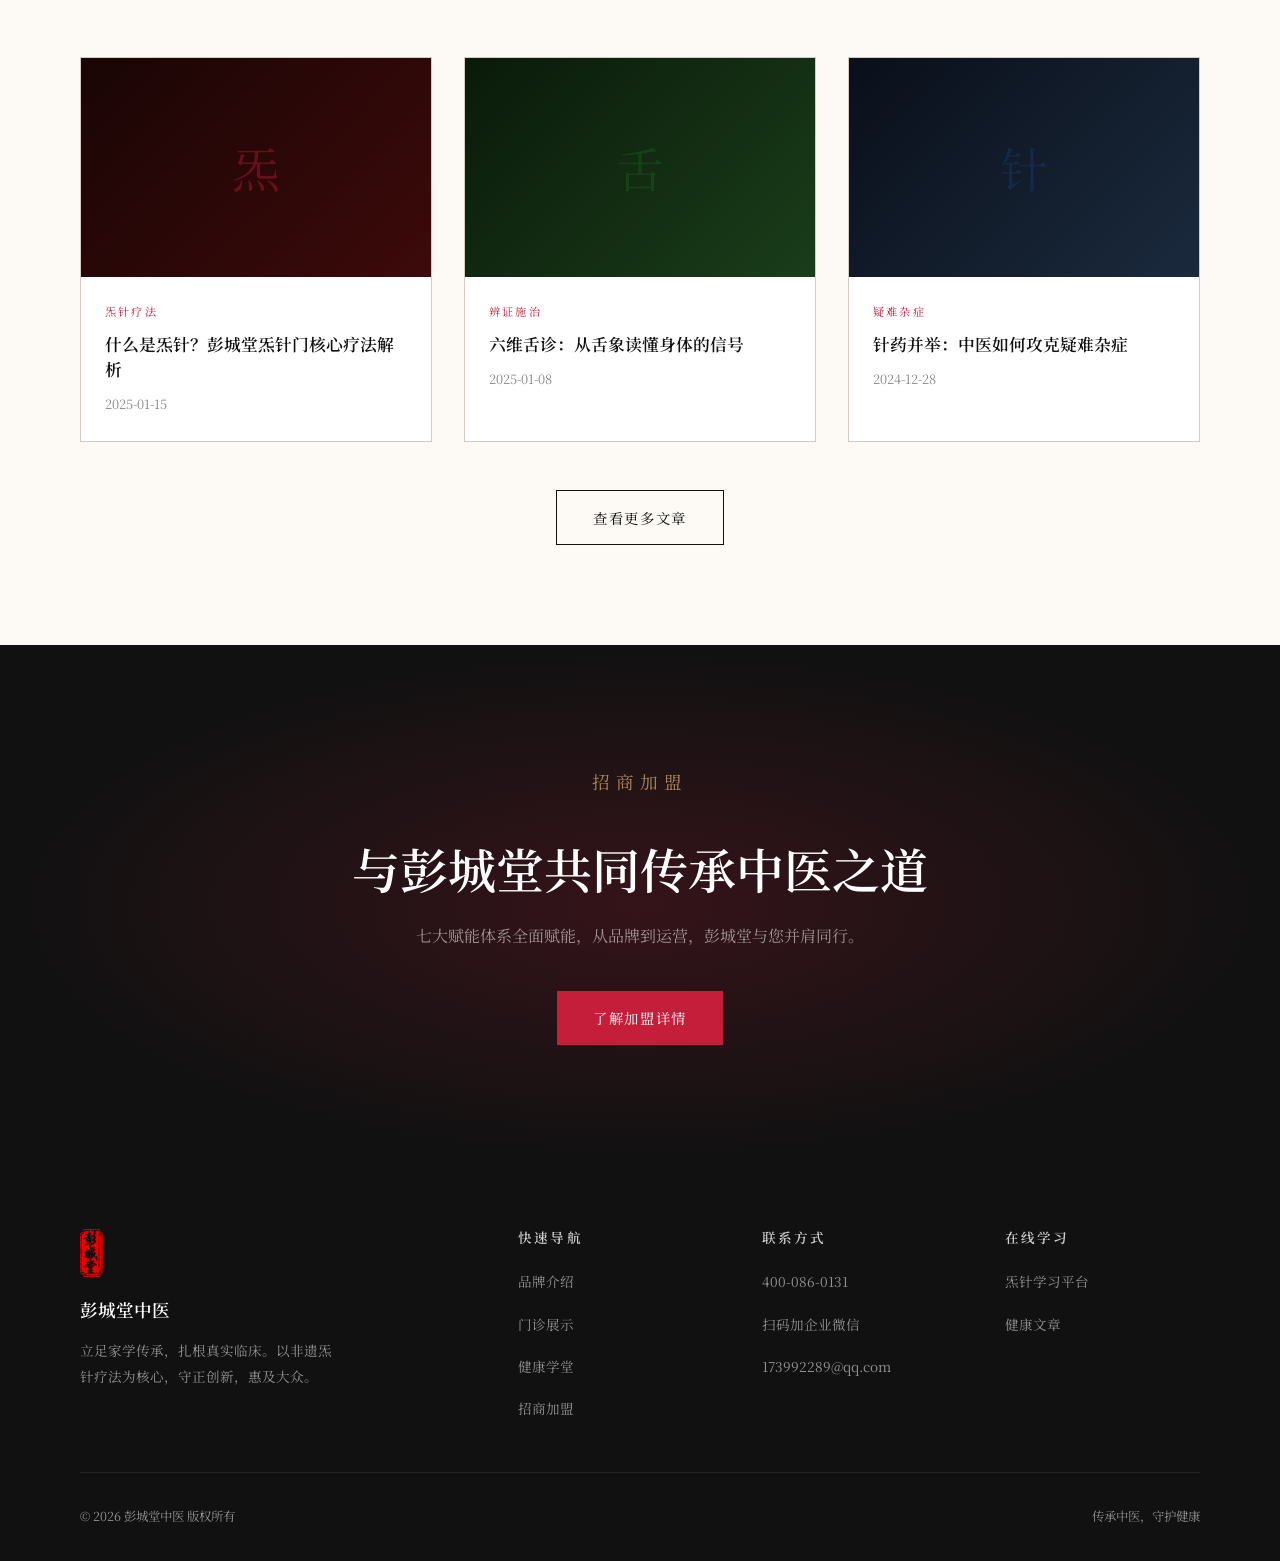
==== commit 5d031d75: "update: 修改内容描述" ====
--- a/index.html
+++ b/index.html
@@ -66,7 +66,7 @@
   <div class="hero-content">
     <img src="assets/logo.png" alt="彭城堂中医印章" class="hero-logo" />
 
-    <p class="hero-label" data-zh="传承百年 · 炁针门" data-en="200 Years of Heritage · Qi Acupuncture">传承百年 · 炁针门</p>
+    <p class="hero-label" data-zh="百年中医传承，非遗炁针疗法" data-en="200 Years of Heritage · Qi Acupuncture">百年中医传承，非遗炁针疗法</p>
 
     <h1 class="hero-title">
       彭城堂中医
@@ -313,7 +313,7 @@
       </div>
     </div>
     <div class="footer-bottom">
-      <span data-zh="© 2025 彭城堂中医 版权所有" data-en="© 2025 Pengchengtang TCM. All Rights Reserved.">© 2025 彭城堂中医 版权所有</span>
+      <span data-zh="© 2026 彭城堂中医 版权所有" data-en="© 2025 Pengchengtang TCM. All Rights Reserved.">© 2025 彭城堂中医 版权所有</span>
       <span data-zh="传承中医，守护健康" data-en="Preserving TCM Heritage, Protecting Health">传承中医，守护健康</span>
     </div>
   </div>
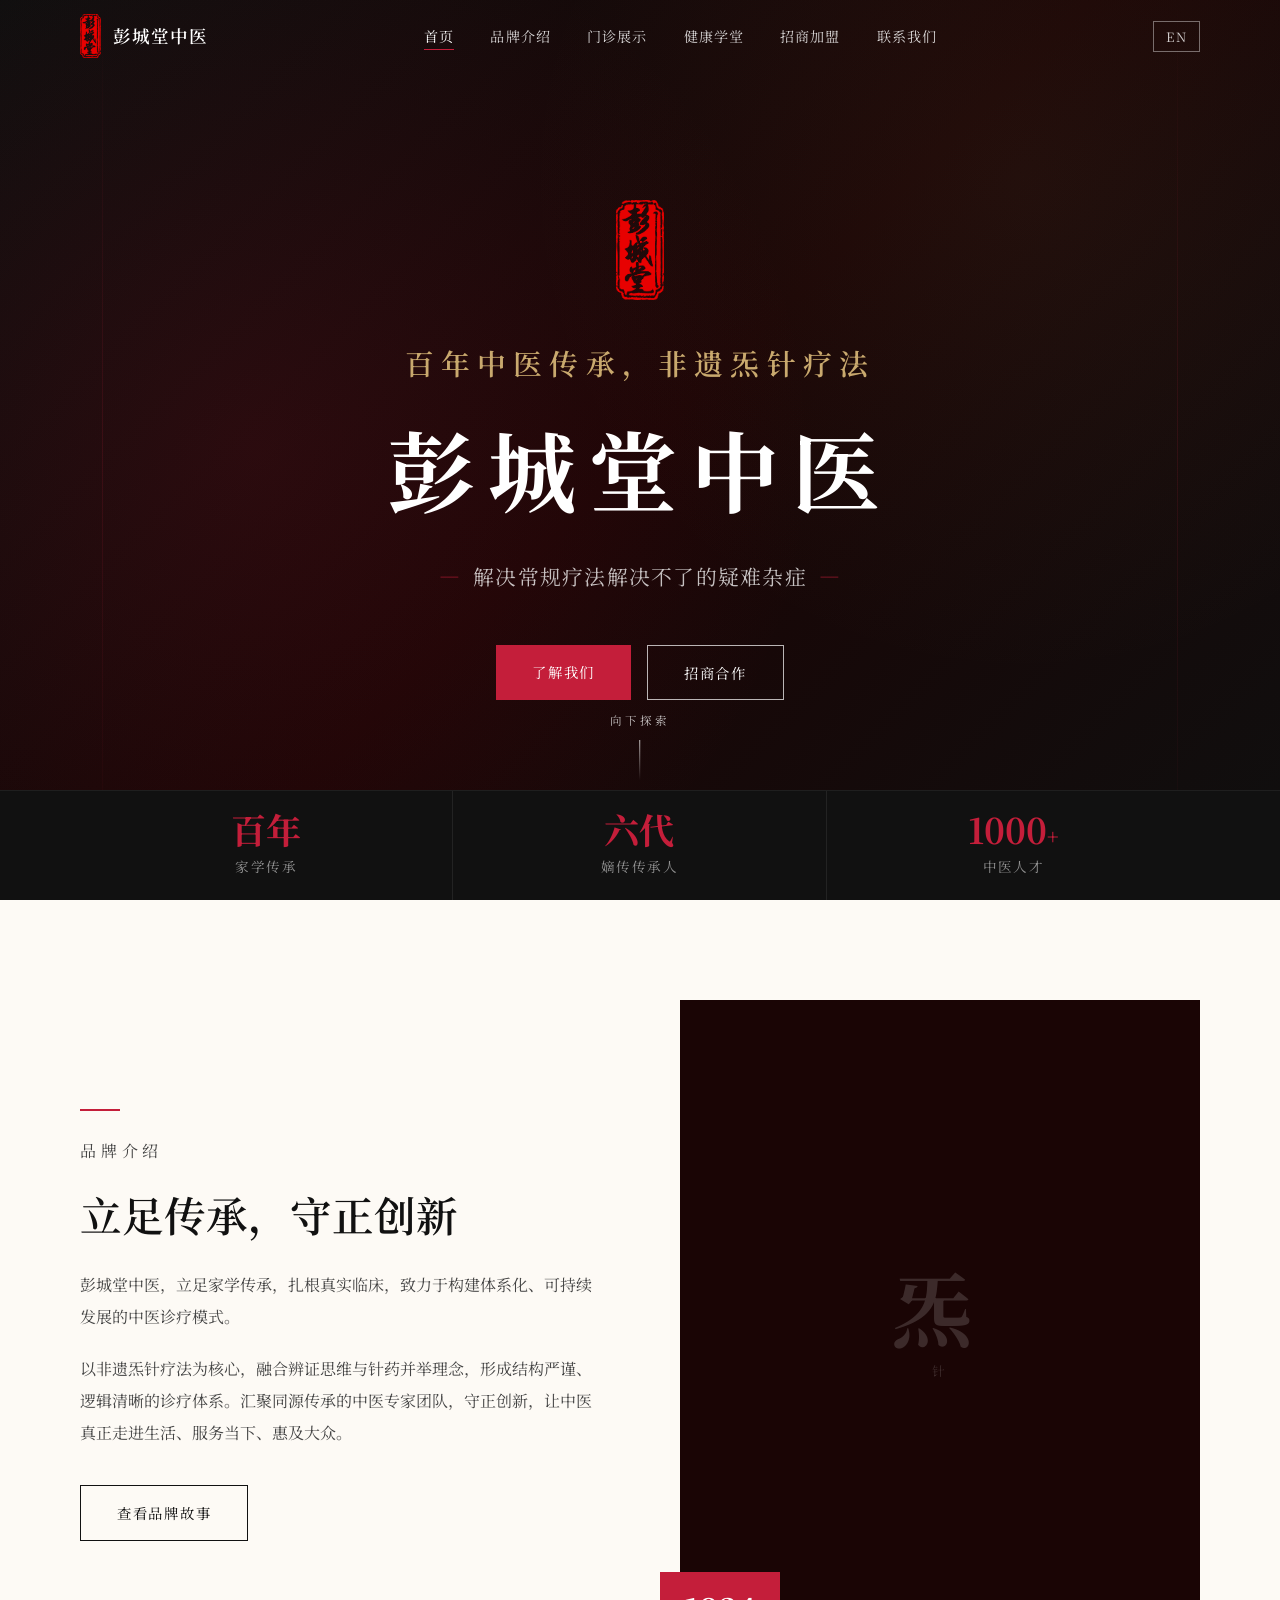
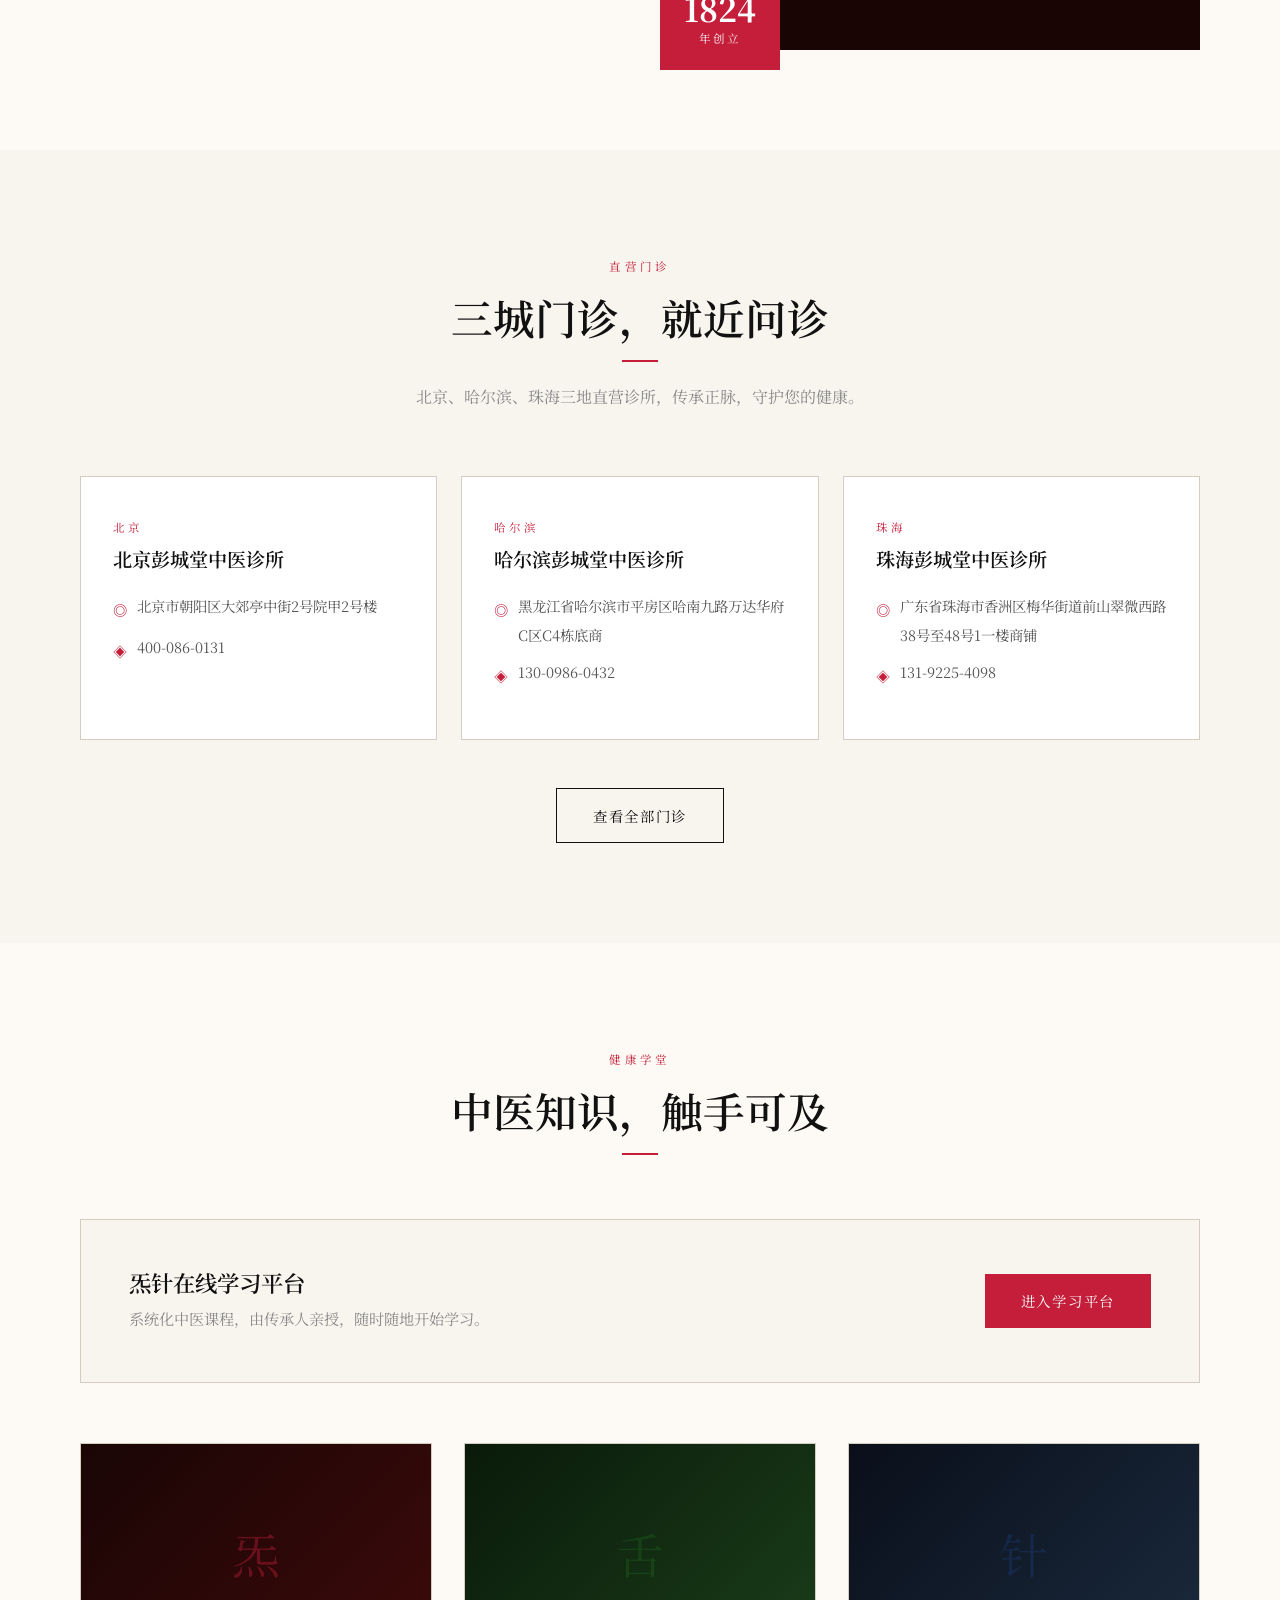
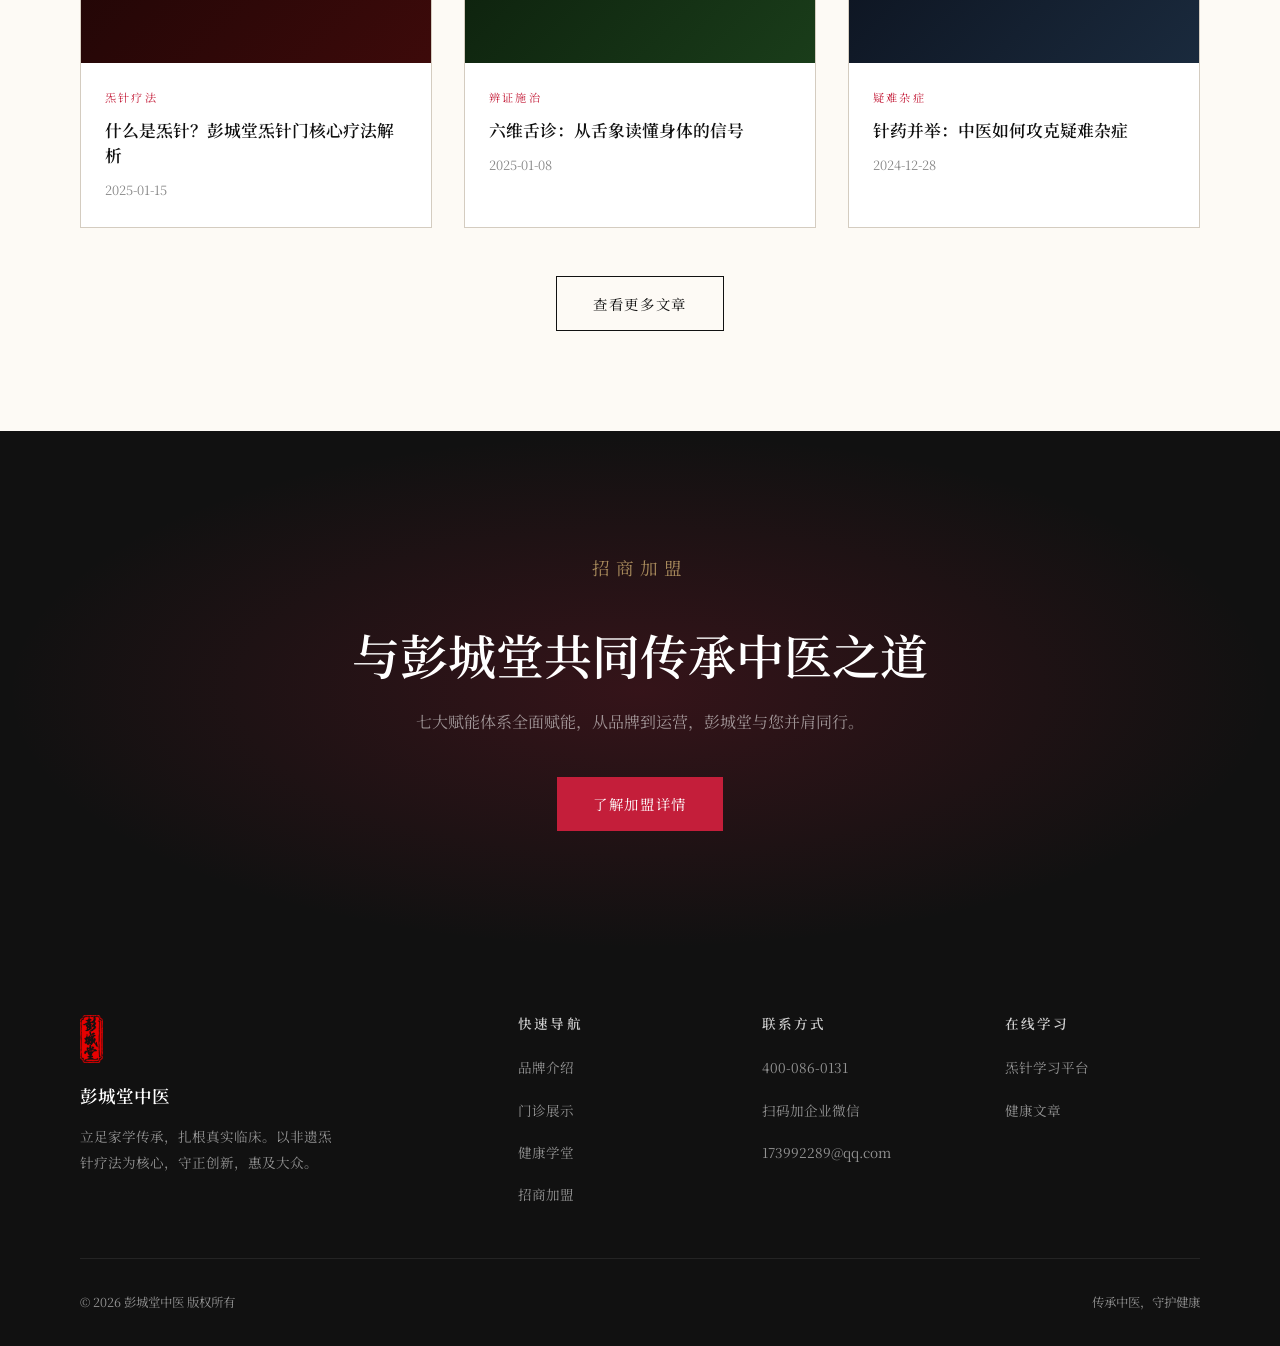
==== commit 868e15e3: "feat: 优化首页 hero 区域视觉层次与统计文案" ====
--- a/index.html
+++ b/index.html
@@ -2,6 +2,7 @@
 <html lang="zh-CN">
 <head>
   <meta charset="UTF-8" />
+  <link rel="icon" type="image/png" href="assets/weblogo.png">
   <meta name="viewport" content="width=device-width, initial-scale=1.0" />
   <title>彭城堂中医 — 解决常规疗法解决不了的疑难杂症</title>
   <meta name="description" content="彭城堂中医，200年家学传承，以非遗炁针疗法为核心，专注疑难杂症诊疗。北京、哈尔滨、珠海三地门诊。" />
@@ -66,7 +67,7 @@
   <div class="hero-content">
     <img src="assets/logo.png" alt="彭城堂中医印章" class="hero-logo" />
 
-    <p class="hero-label" data-zh="百年中医传承，非遗炁针疗法" data-en="200 Years of Heritage · Qi Acupuncture">百年中医传承，非遗炁针疗法</p>
+    <p class="hero-label" data-zh="百年中医传承，非遗炁针疗法" data-en="A century-old heritage of traditional Chinese medicine, Intangible Cultural Heritage Qi-Needle Therapy.">百年中医传承，非遗炁针疗法</p>
 
     <h1 class="hero-title">
       彭城堂中医
@@ -86,30 +87,25 @@
   <div class="hero-scroll">
     <span data-zh="向下探索" data-en="Scroll">向下探索</span>
   </div>
-</section>
-
-<!-- ══ HIGHLIGHTS ══ -->
-<section class="highlights">
-  <div class="container">
-    <div class="highlights-grid">
-      <div class="highlight-item">
-        <div class="highlight-num">200<span style="font-size:1.2rem">+</span></div>
-        <div class="highlight-label" data-zh="年家学传承" data-en="Years of Heritage">年家学传承</div>
-      </div>
-      <div class="highlight-item">
-        <div class="highlight-num">6</div>
-        <div class="highlight-label" data-zh="代嫡传传承人" data-en="Generations of Masters">代嫡传传承人</div>
-      </div>
-      <div class="highlight-item">
-        <div class="highlight-num">3</div>
-        <div class="highlight-label" data-zh="家直营门诊" data-en="Direct Clinics">家直营门诊</div>
-      </div>
-      <div class="highlight-item">
-        <div class="highlight-num">万<span style="font-size:1.2rem">+</span></div>
-        <div class="highlight-label" data-zh="培训中医人才" data-en="TCM Practitioners Trained">培训中医人才</div>
-      </div>
-    </div>
-  </div>
+
+  <section class="highlights">
+    <div class="container">
+      <div class="highlights-grid">
+        <div class="highlight-item">
+          <div class="highlight-num">百年</div>
+          <div class="highlight-label" data-zh="家学传承" data-en="Years of Heritage">家学传承</div>
+        </div>
+        <div class="highlight-item">
+          <div class="highlight-num">六代</div>
+          <div class="highlight-label" data-zh="嫡传传承人" data-en="Generations of Masters">嫡传传承人</div>
+        </div>
+        <div class="highlight-item">
+          <div class="highlight-num">1000<span style="font-size:1.2rem">+</span></div>
+          <div class="highlight-label" data-zh="中医人才" data-en="TCM Practitioners Trained">中医人才</div>
+        </div>
+      </div>
+    </div>
+  </section>
 </section>
 
 <!-- ══ ABOUT PREVIEW ══ -->
--- a/css/style.css
+++ b/css/style.css
@@ -243,10 +243,11 @@
   object-fit: contain;
 }
 .hero-label {
-  font-size: 0.72rem;
-  letter-spacing: 0.4em;
+  font-size: clamp(1.1rem, 2.8vw, 1.8rem);
+  letter-spacing: 0.25em;
   color: var(--gold);
-  text-transform: uppercase;
+  font-weight: 600;
+  font-family: var(--font-zh);
   margin-bottom: 20px;
 }
 .hero-title {
@@ -282,9 +283,9 @@
 .hero-btns { display: flex; gap: 16px; justify-content: center; flex-wrap: wrap; }
 .hero-scroll {
   position: absolute;
-  bottom: 36px; left: 50%;
+  bottom: 120px; left: 50%;
   transform: translateX(-50%);
-  color: rgba(255,255,255,0.3);
+  color: rgba(255,255,255,0.75);
   font-size: 0.72rem;
   letter-spacing: 0.25em;
   display: flex;
@@ -296,7 +297,7 @@
 .hero-scroll::after {
   content: '';
   width: 1px; height: 40px;
-  background: linear-gradient(to bottom, rgba(255,255,255,0.3), transparent);
+  background: linear-gradient(to bottom, rgba(255,255,255,0.75), transparent);
 }
 @keyframes scrollPulse {
   0%, 100% { opacity: 0.4; transform: translateX(-50%) translateY(0); }
@@ -306,17 +307,21 @@
 /* ── Highlights Strip ── */
 .highlights {
   background: var(--black);
-  padding: 48px 0;
   border-top: 1px solid rgba(255,255,255,0.06);
+  position: absolute;
+  bottom: 0;
+  left: 0;
+  right: 0;
+  z-index: 2;
 }
 .highlights-grid {
   display: grid;
-  grid-template-columns: repeat(4, 1fr);
+  grid-template-columns: repeat(3, 1fr);
   gap: 0;
 }
 .highlight-item {
   text-align: center;
-  padding: 24px 32px;
+  padding: 20px 32px;
   border-right: 1px solid rgba(255,255,255,0.08);
 }
 .highlight-item:last-child { border-right: none; }
@@ -326,6 +331,7 @@
   color: var(--red);
   line-height: 1;
   margin-bottom: 8px;
+  font-family: var(--font-zh);
 }
 .highlight-label { font-size: 0.85rem; color: rgba(255,255,255,0.55); letter-spacing: 0.1em; }
 
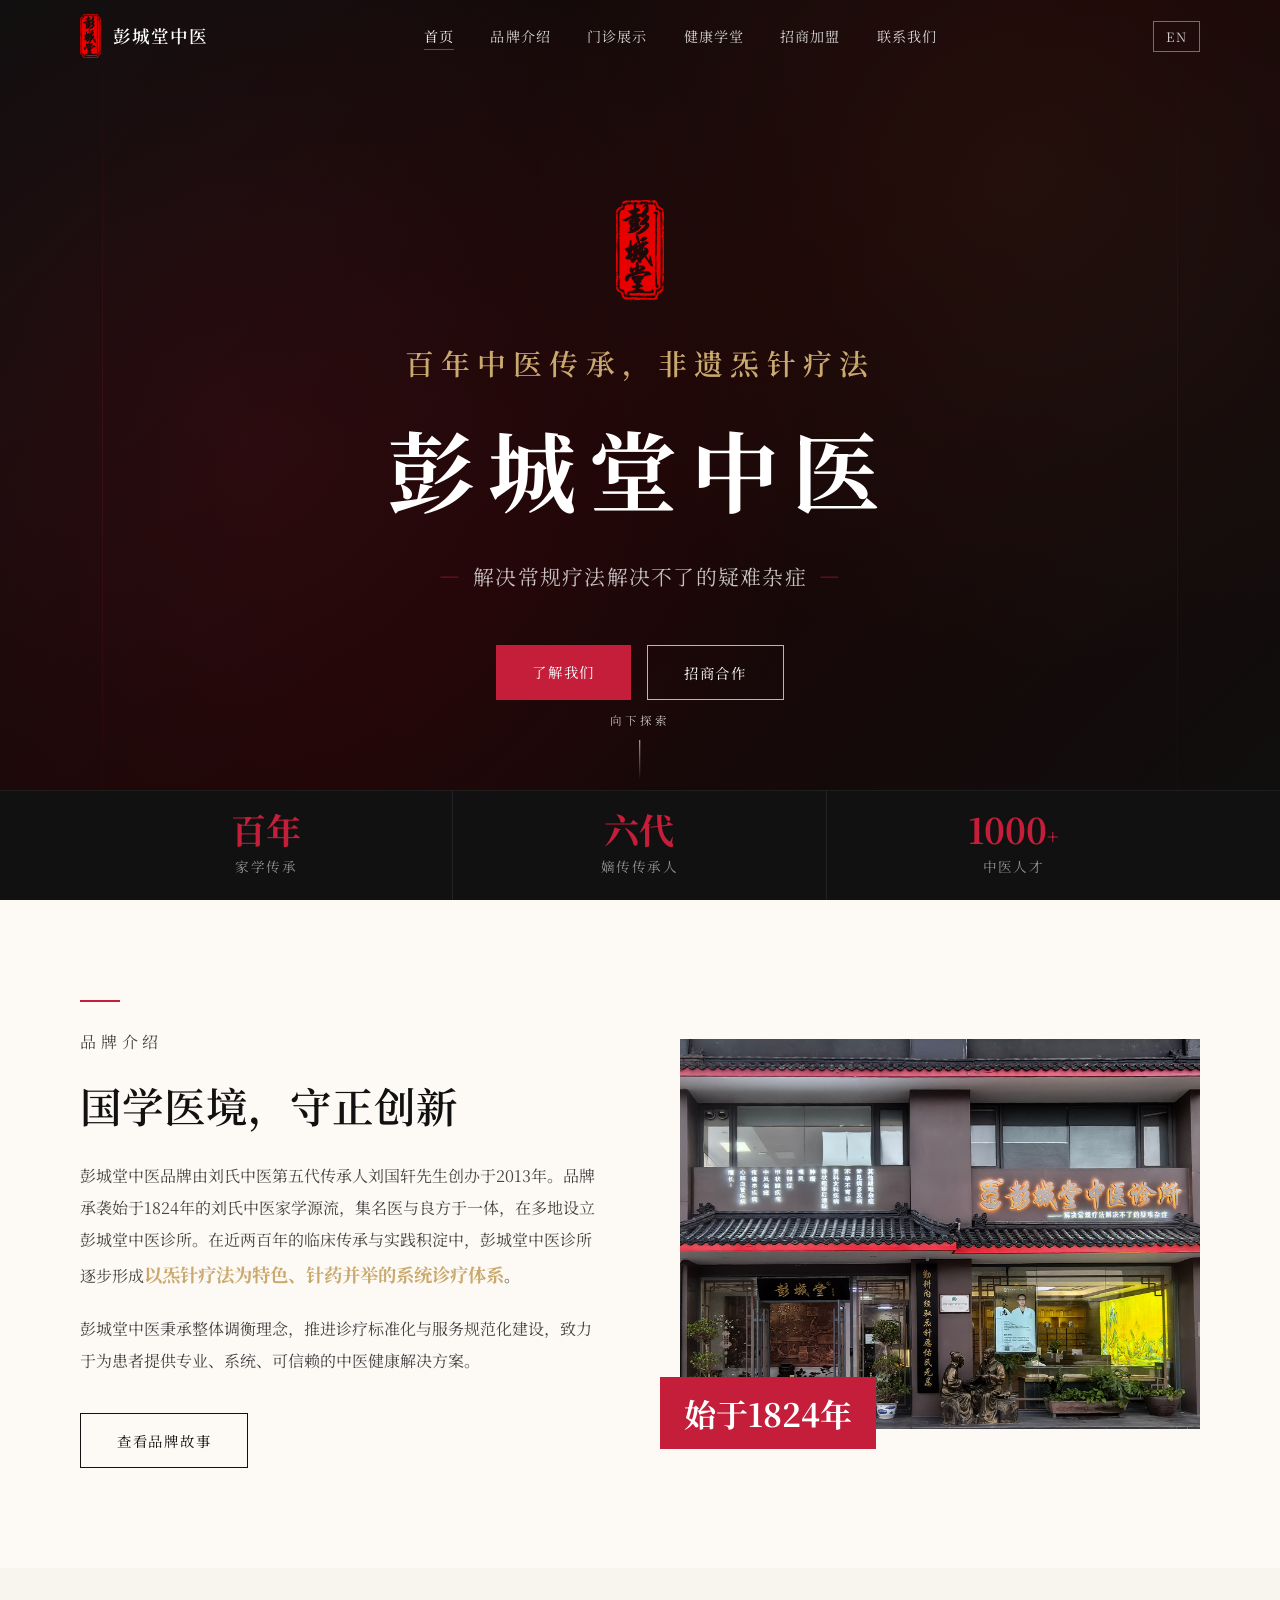
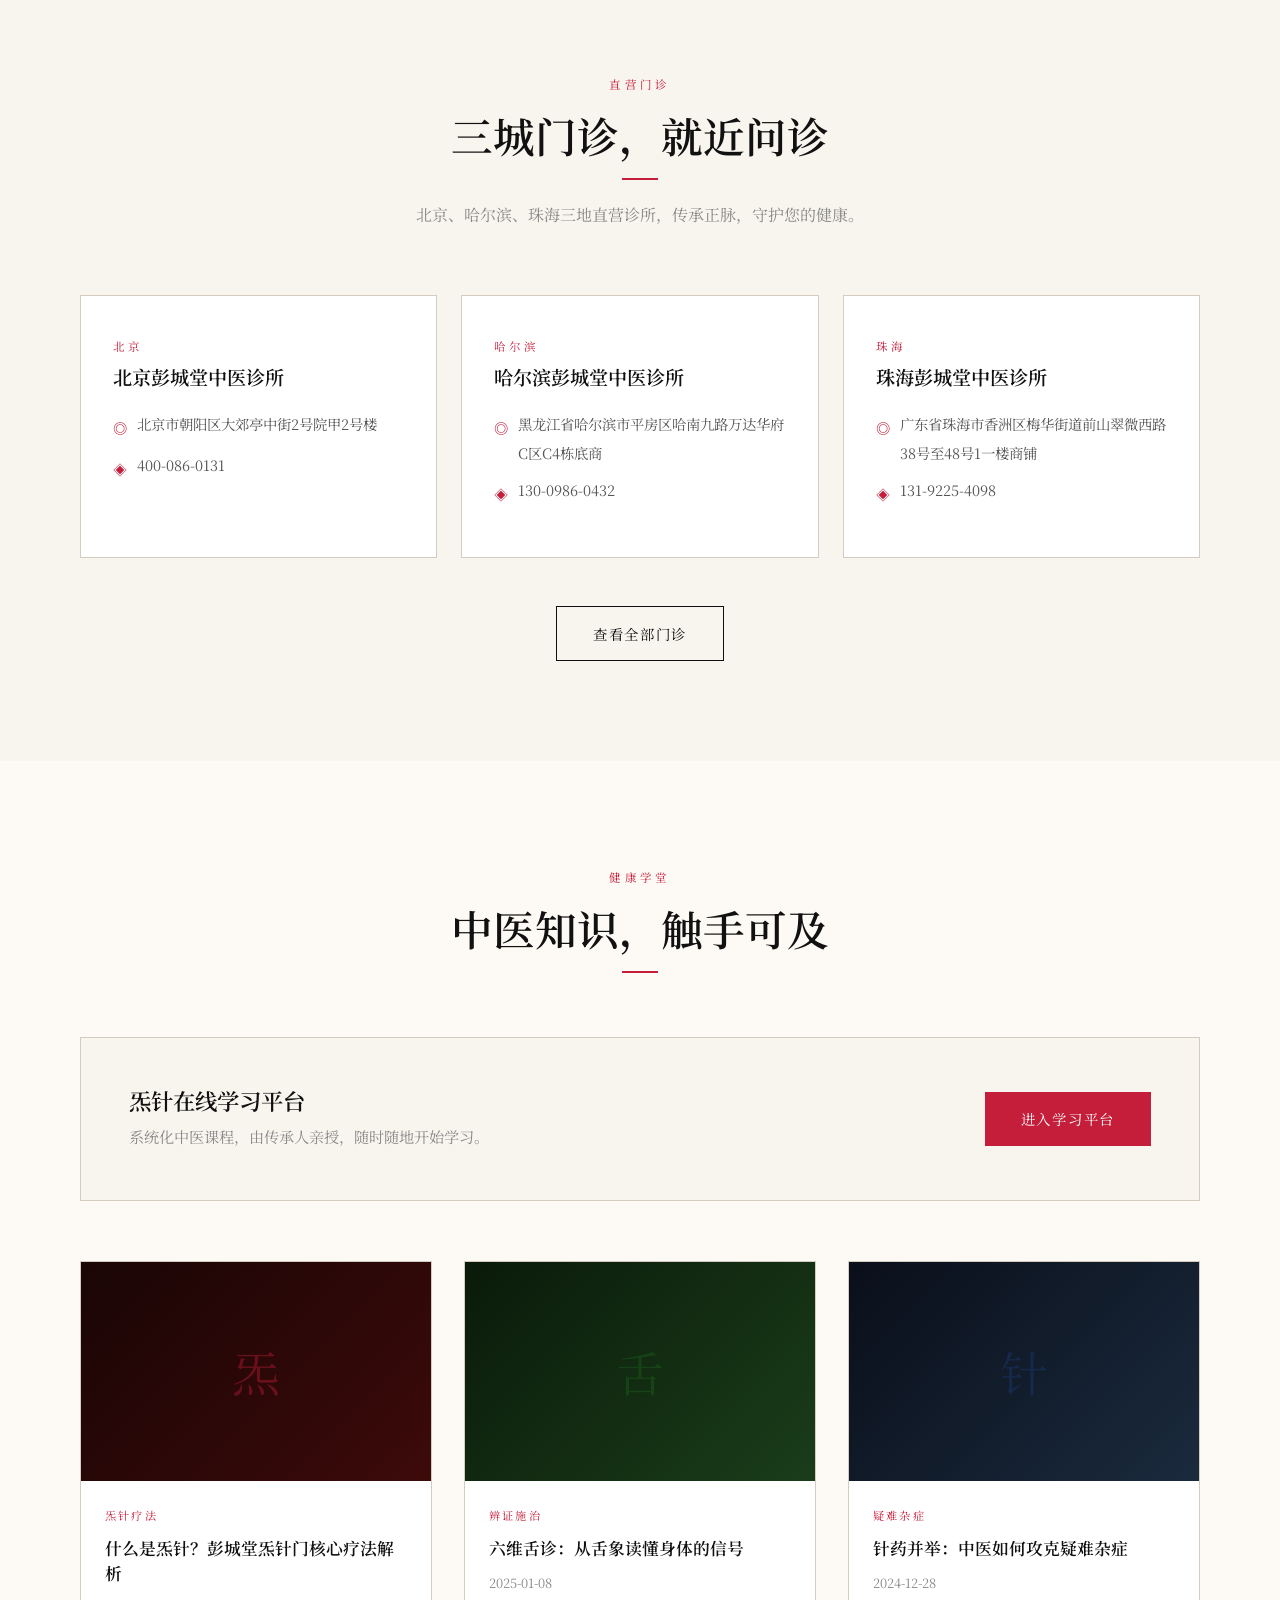
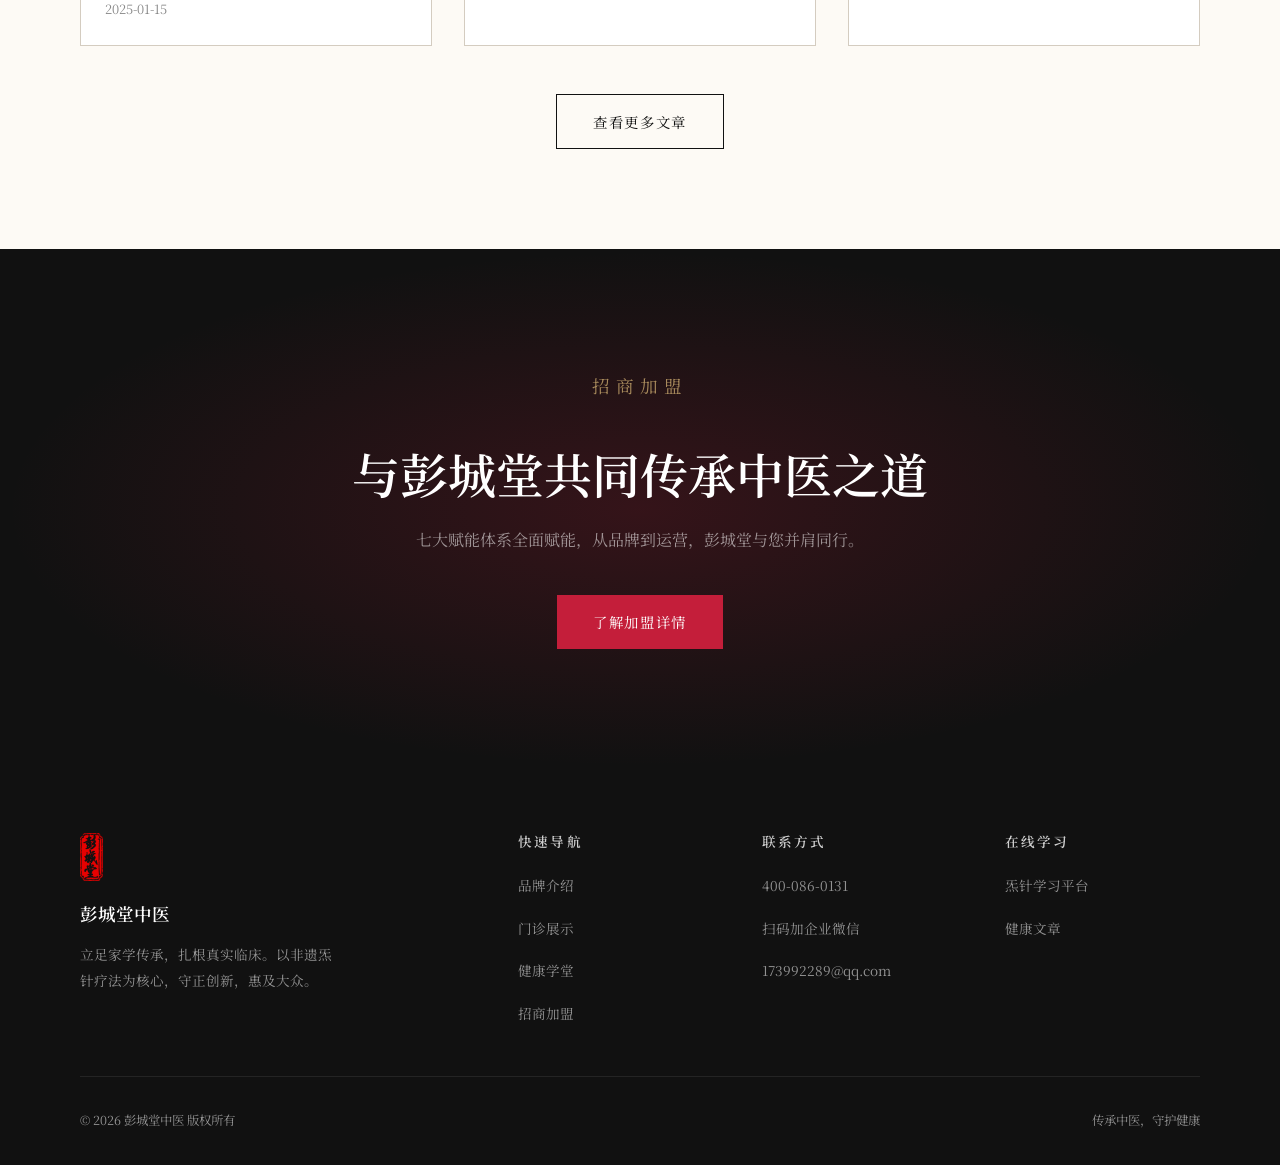
==== commit 20f266bb: "更新首页品牌介绍：内容重写、图片替换、徽章文字，调整图片比例 - 品牌介绍文字更新为刘国轩先生创办故事，突出炁针疗法（金色加大字号） - 标题改为"国学医境，守正创新" - 右侧占位符替换为 bran" ====
--- a/index.html
+++ b/index.html
@@ -115,26 +115,22 @@
       <div class="about-preview-text reveal">
         <div class="about-preview-line"></div>
         <p class="section-label" data-zh="品牌介绍" data-en="About Us">品牌介绍</p>
-        <h2 class="section-title" style="text-align:left;margin-bottom:28px;" data-zh="立足传承，守正创新" data-en="Rooted in Heritage, Leading Innovation">立足传承，守正创新</h2>
-        <p data-zh="彭城堂中医，立足家学传承，扎根真实临床，致力于构建体系化、可持续发展的中医诊疗模式。" data-en="Rooted in generational heritage and authentic clinical practice, Pengchengtang TCM is dedicated to building a systematic, sustainable model of Traditional Chinese Medicine.">
-          彭城堂中医，立足家学传承，扎根真实临床，致力于构建体系化、可持续发展的中医诊疗模式。
+        <h2 class="section-title" style="text-align:left;margin-bottom:28px;" data-zh="国学医境，守正创新" data-en="Rooted in Heritage, Leading Innovation">国学医境，守正创新</h2>
+        <p>
+          <span data-zh="彭城堂中医品牌由刘氏中医第五代传承人刘国轩先生创办于2013年。品牌承袭始于1824年的刘氏中医家学源流，集名医与良方于一体，在多地设立彭城堂中医诊所。在近两百年的临床传承与实践积淀中，彭城堂中医诊所逐步形成" data-en="Pengchengtang TCM was founded in 2013 by Liu Guoxuan, the fifth-generation heir of the Liu family's TCM lineage. Rooted in a heritage dating back to 1824, the brand brings together renowned physicians and proven formulas across multiple clinic locations. Through nearly two centuries of clinical inheritance and practice, Pengchengtang has developed a ">彭城堂中医品牌由刘氏中医第五代传承人刘国轩先生创办于2013年。品牌承袭始于1824年的刘氏中医家学源流，集名医与良方于一体，在多地设立彭城堂中医诊所。在近两百年的临床传承与实践积淀中，彭城堂中医诊所逐步形成</span><strong style="font-size:1.15em;color:var(--gold);"><span data-zh="以炁针疗法为特色、针药并举的系统诊疗体系" data-en="systematic therapeutic approach centered on Qi Acupuncture, integrating both acupuncture and herbal medicine">以炁针疗法为特色、针药并举的系统诊疗体系</span></strong><span data-zh="。" data-en=".">。</span>
         </p>
-        <p data-zh="以非遗炁针疗法为核心，融合辨证思维与针药并举理念，形成结构严谨、逻辑清晰的诊疗体系。汇聚同源传承的中医专家团队，守正创新，让中医真正走进生活、服务当下、惠及大众。" data-en="With our proprietary Qi Acupuncture therapy at its core, we integrate diagnostic thinking and the synergy of acupuncture and herbal medicine into a rigorous therapeutic system. Our team of heritage practitioners works to bring authentic TCM into modern life.">
-          以非遗炁针疗法为核心，融合辨证思维与针药并举理念，形成结构严谨、逻辑清晰的诊疗体系。汇聚同源传承的中医专家团队，守正创新，让中医真正走进生活、服务当下、惠及大众。
+        <p data-zh="彭城堂中医秉承整体调衡理念，推进诊疗标准化与服务规范化建设，致力于为患者提供专业、系统、可信赖的中医健康解决方案。" data-en="Guided by the philosophy of holistic balance, Pengchengtang advances standardized diagnosis and service, dedicated to providing patients with professional, systematic, and trustworthy TCM health solutions.">
+          彭城堂中医秉承整体调衡理念，推进诊疗标准化与服务规范化建设，致力于为患者提供专业、系统、可信赖的中医健康解决方案。
         </p>
         <a href="about.html" class="btn btn-outline-dark" style="margin-top:16px;" data-zh="查看品牌故事" data-en="Our Story">查看品牌故事</a>
       </div>
 
       <div class="about-preview-img reveal reveal-delay-2">
-        <div class="about-preview-img-main" style="background:#1a0505;display:flex;align-items:center;justify-content:center;">
-          <div style="text-align:center;color:rgba(255,255,255,0.15);padding:40px;">
-            <div style="font-size:5rem;font-weight:700;letter-spacing:0.2em;line-height:1;">炁</div>
-            <div style="font-size:0.8rem;letter-spacing:0.3em;margin-top:12px;">针</div>
-          </div>
+        <div class="about-preview-img-main" style="padding:0;overflow:hidden;">
+          <img src="assets/brand.png" alt="彭城堂中医" style="width:100%;height:100%;object-fit:cover;display:block;" />
         </div>
         <div class="about-preview-badge">
-          <div class="about-preview-badge-num">1824</div>
-          <div class="about-preview-badge-text" data-zh="年创立" data-en="Founded">年创立</div>
+          <div class="about-preview-badge-num">始于1824年</div>
         </div>
       </div>
     </div>
--- a/css/style.css
+++ b/css/style.css
@@ -358,7 +358,7 @@
 }
 .about-preview-img-main {
   width: 100%;
-  aspect-ratio: 4/5;
+  aspect-ratio: 4/3;
   background: var(--gray-light);
   overflow: hidden;
 }
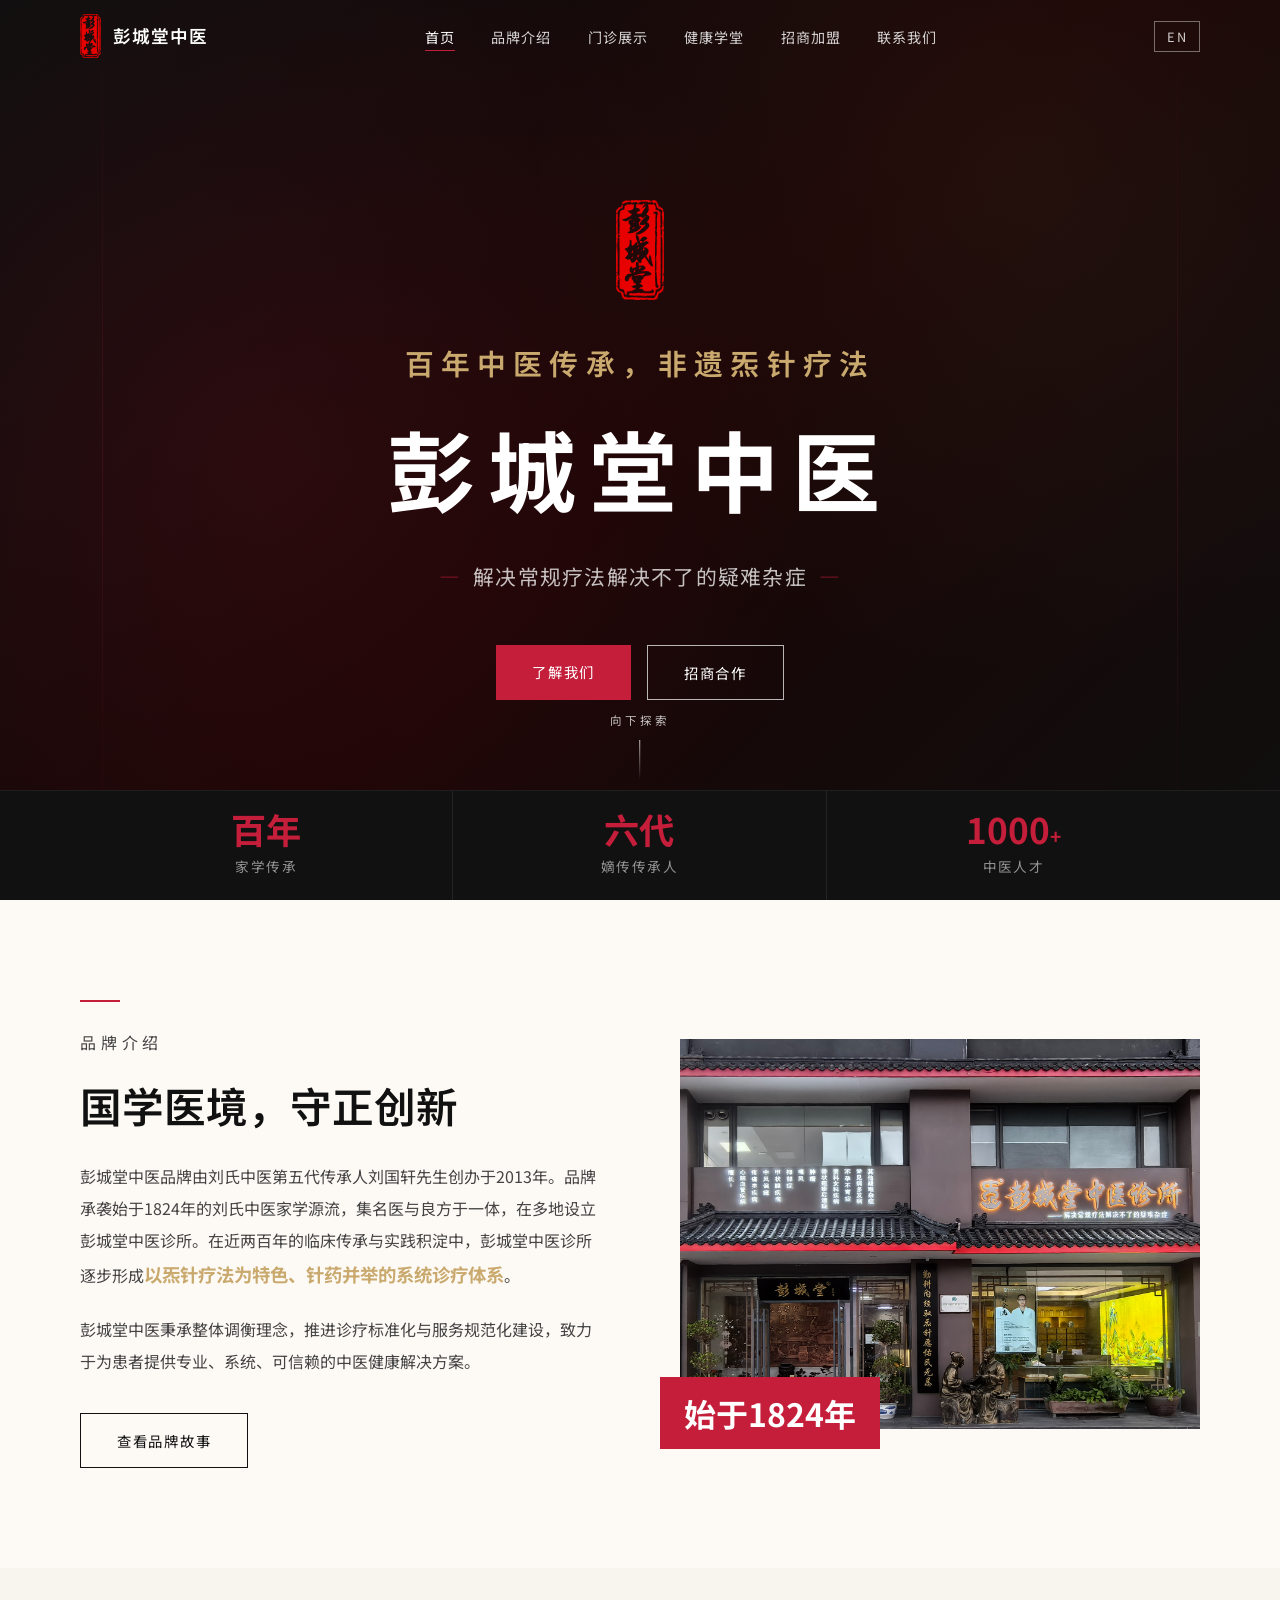
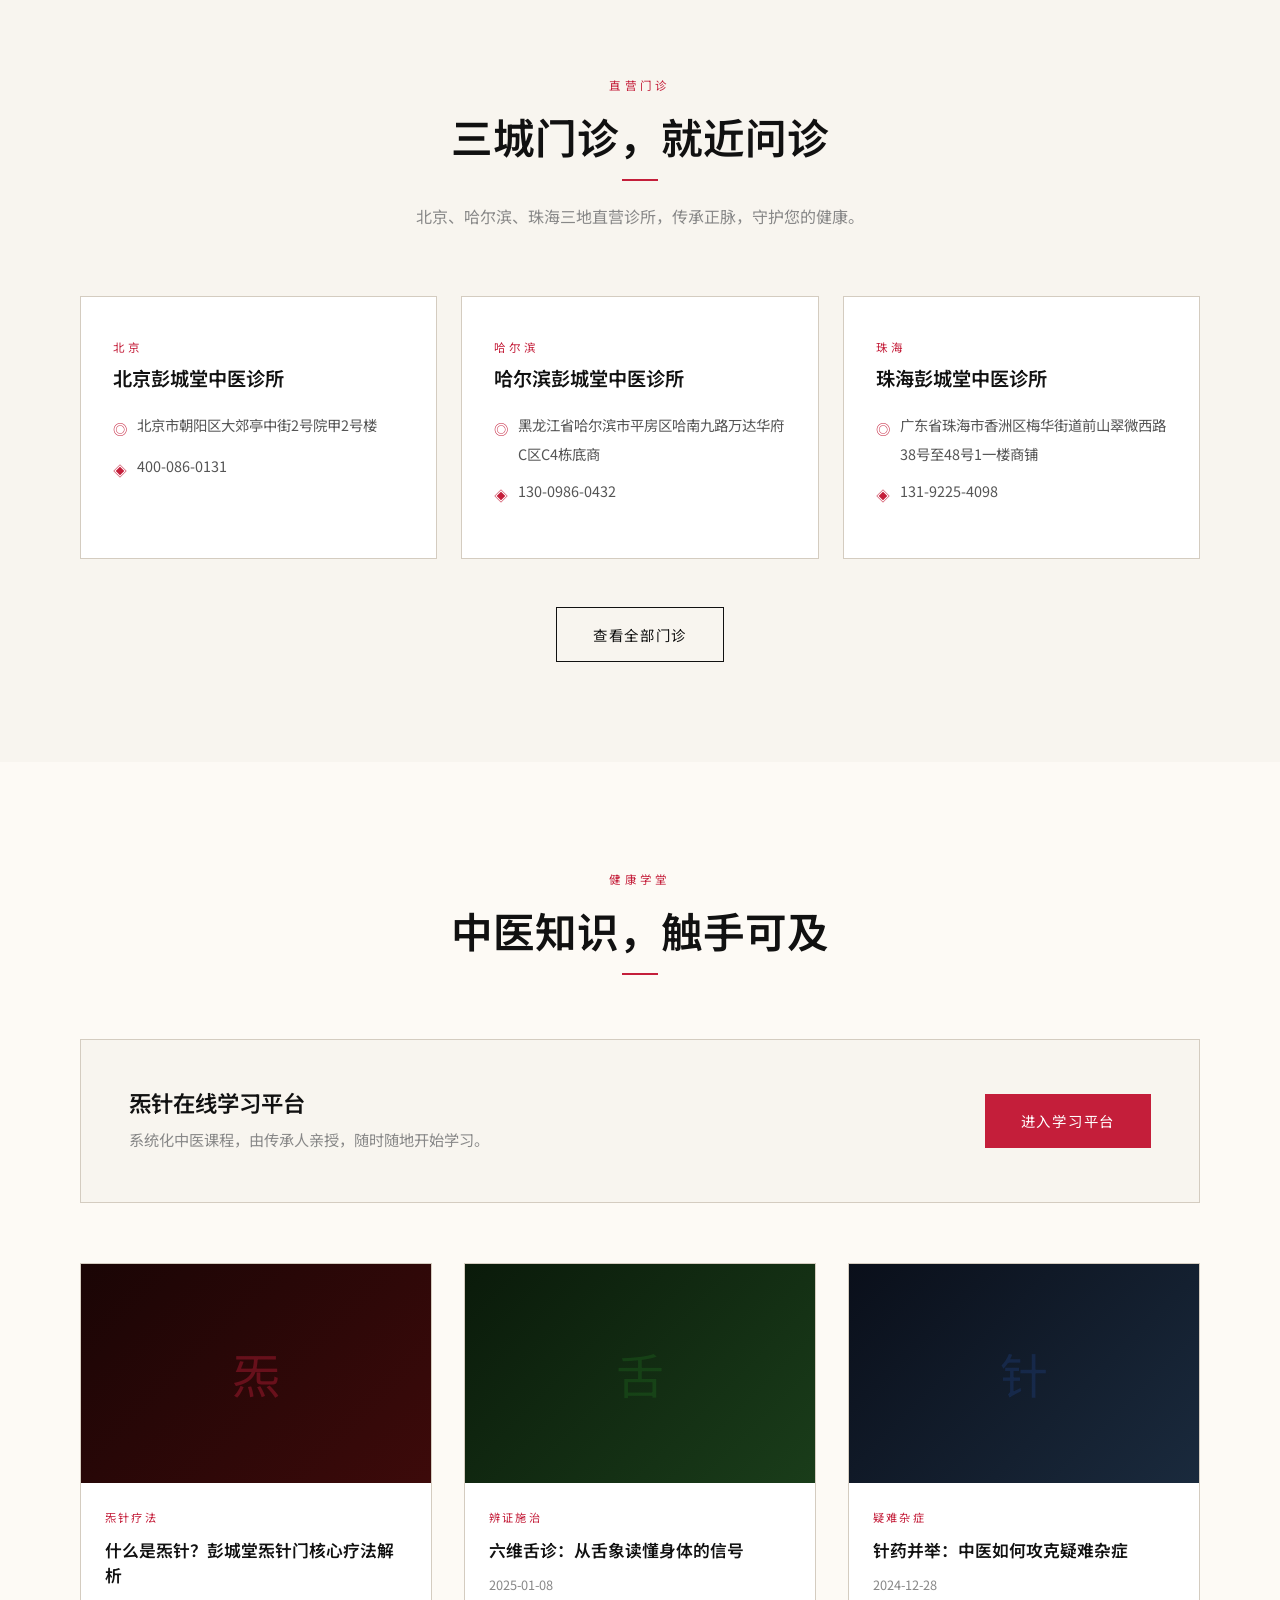
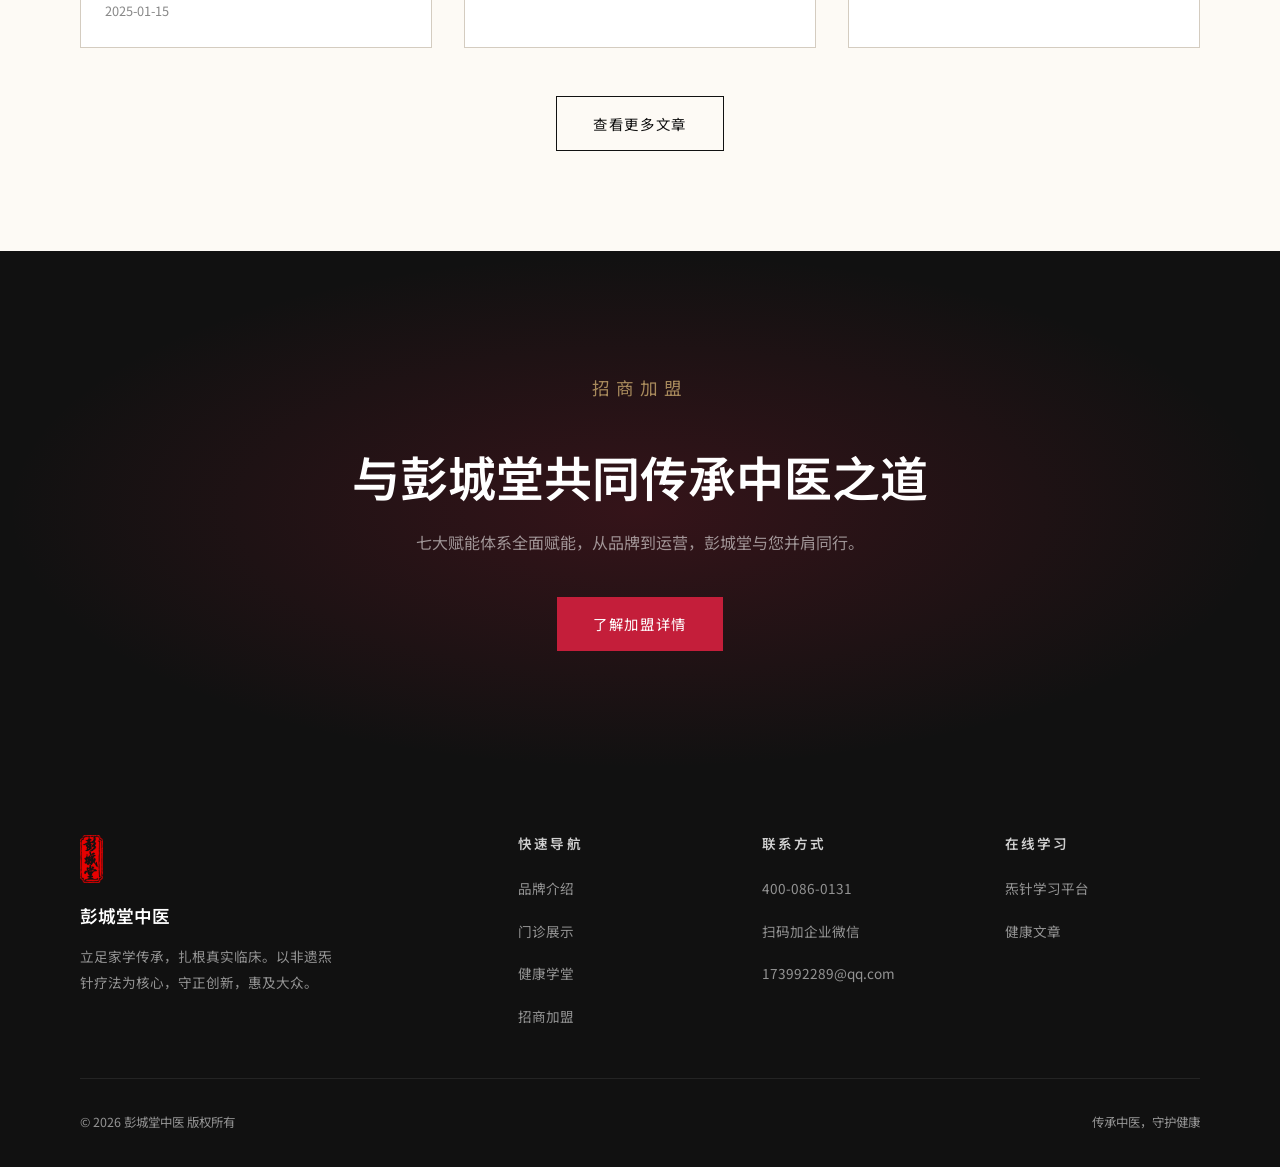
==== commit 1ffd7540: "更改全站字体：中文思源黑体，英文Times New Roman Co-Authored-By: Claude Sonnet 4.6 <noreply@anthropic.com>" ====
--- a/index.html
+++ b/index.html
@@ -11,7 +11,7 @@
   <link rel="stylesheet" href="css/style.css" />
   <link rel="preconnect" href="https://fonts.googleapis.com" />
   <link rel="preconnect" href="https://fonts.gstatic.com" crossorigin />
-  <link href="https://fonts.googleapis.com/css2?family=Noto+Serif+SC:wght@400;600;700&family=Cormorant+Garamond:ital,wght@0,400;0,600;1,400&display=swap" rel="stylesheet" />
+  <link href="https://fonts.googleapis.com/css2?family=Noto+Sans+SC:wght@400;500;700&display=swap" rel="stylesheet" />
 </head>
 <body>
 
--- a/css/style.css
+++ b/css/style.css
@@ -12,8 +12,8 @@
   --gray: #888888;
   --gray-light: #E8E3D9;
   --border: #D4CCC0;
-  --font-zh: 'Noto Serif SC', 'STSong', 'SimSun', serif;
-  --font-en: 'Cormorant Garamond', Georgia, serif;
+  --font-zh: 'Noto Sans SC', 'PingFang SC', 'Microsoft YaHei', sans-serif;
+  --font-en: 'Times New Roman', Times, serif;
   --nav-h: 72px;
   --max-w: 1200px;
 }
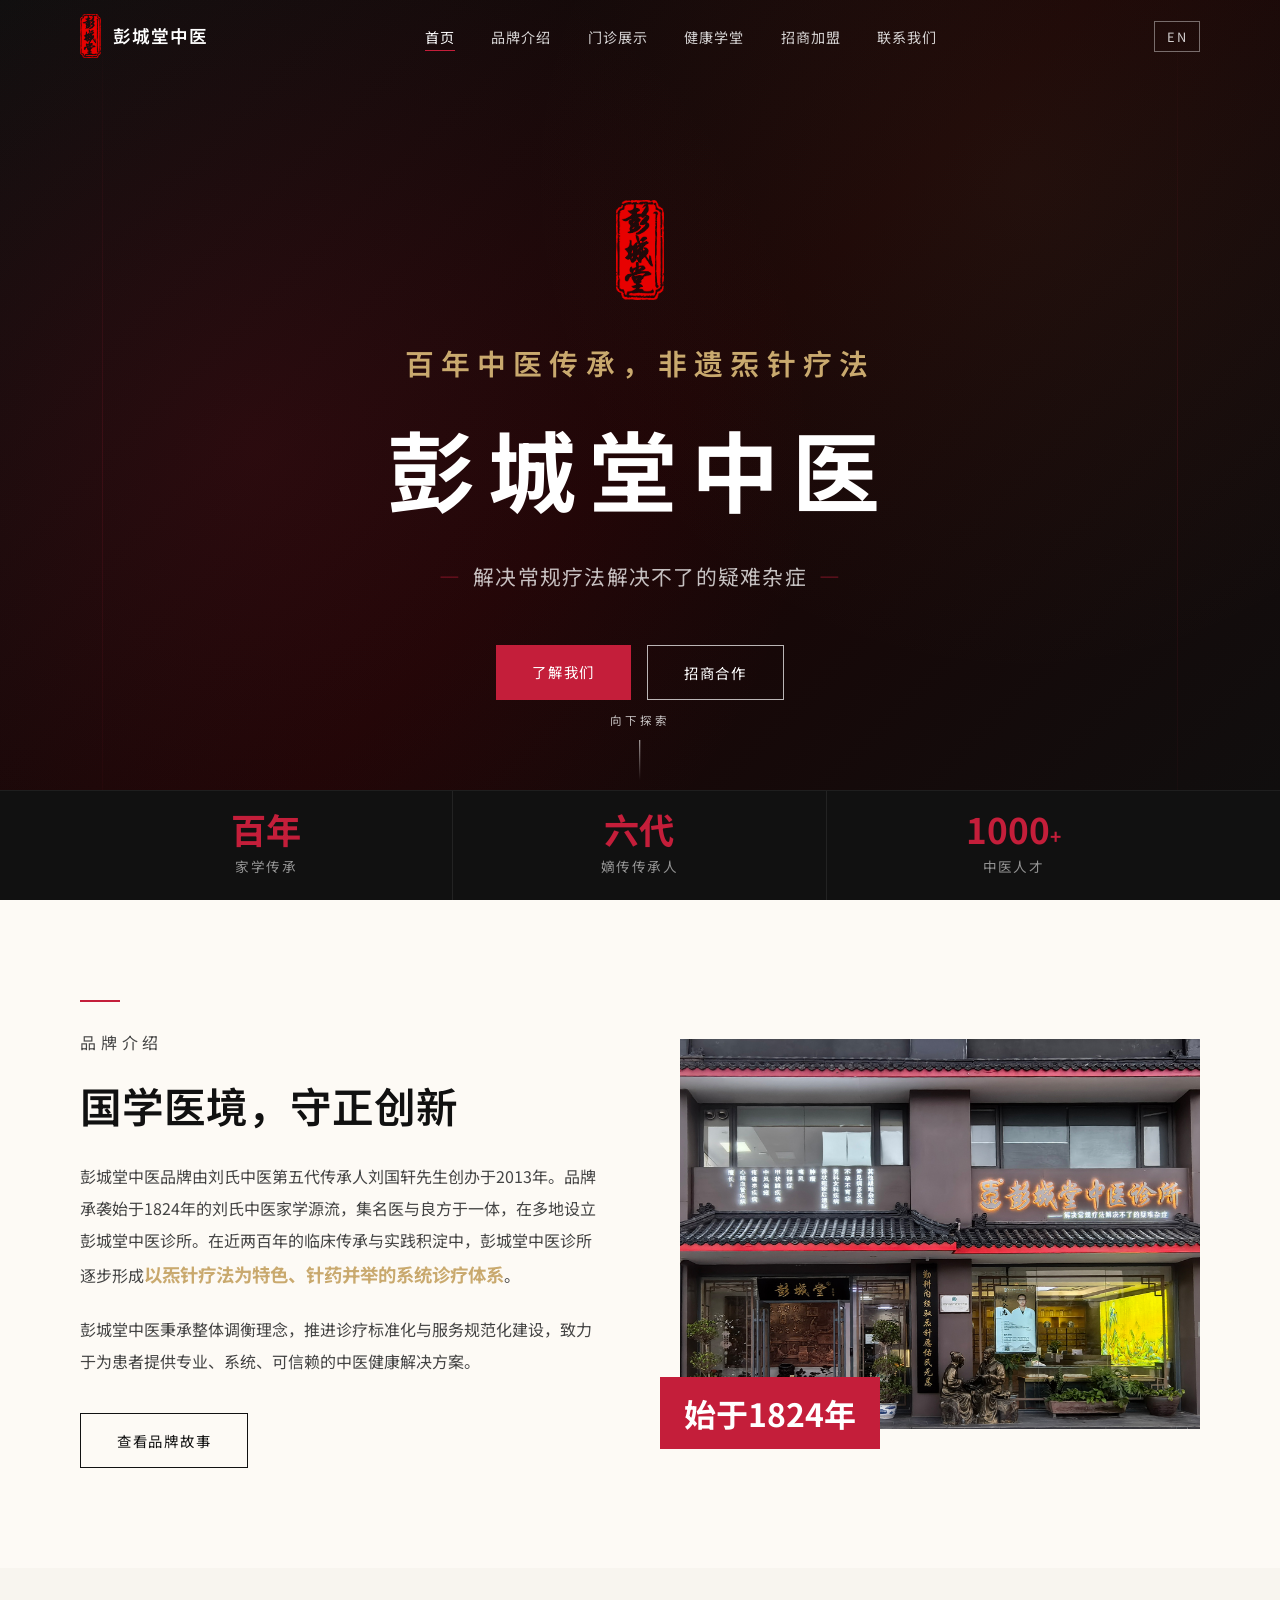
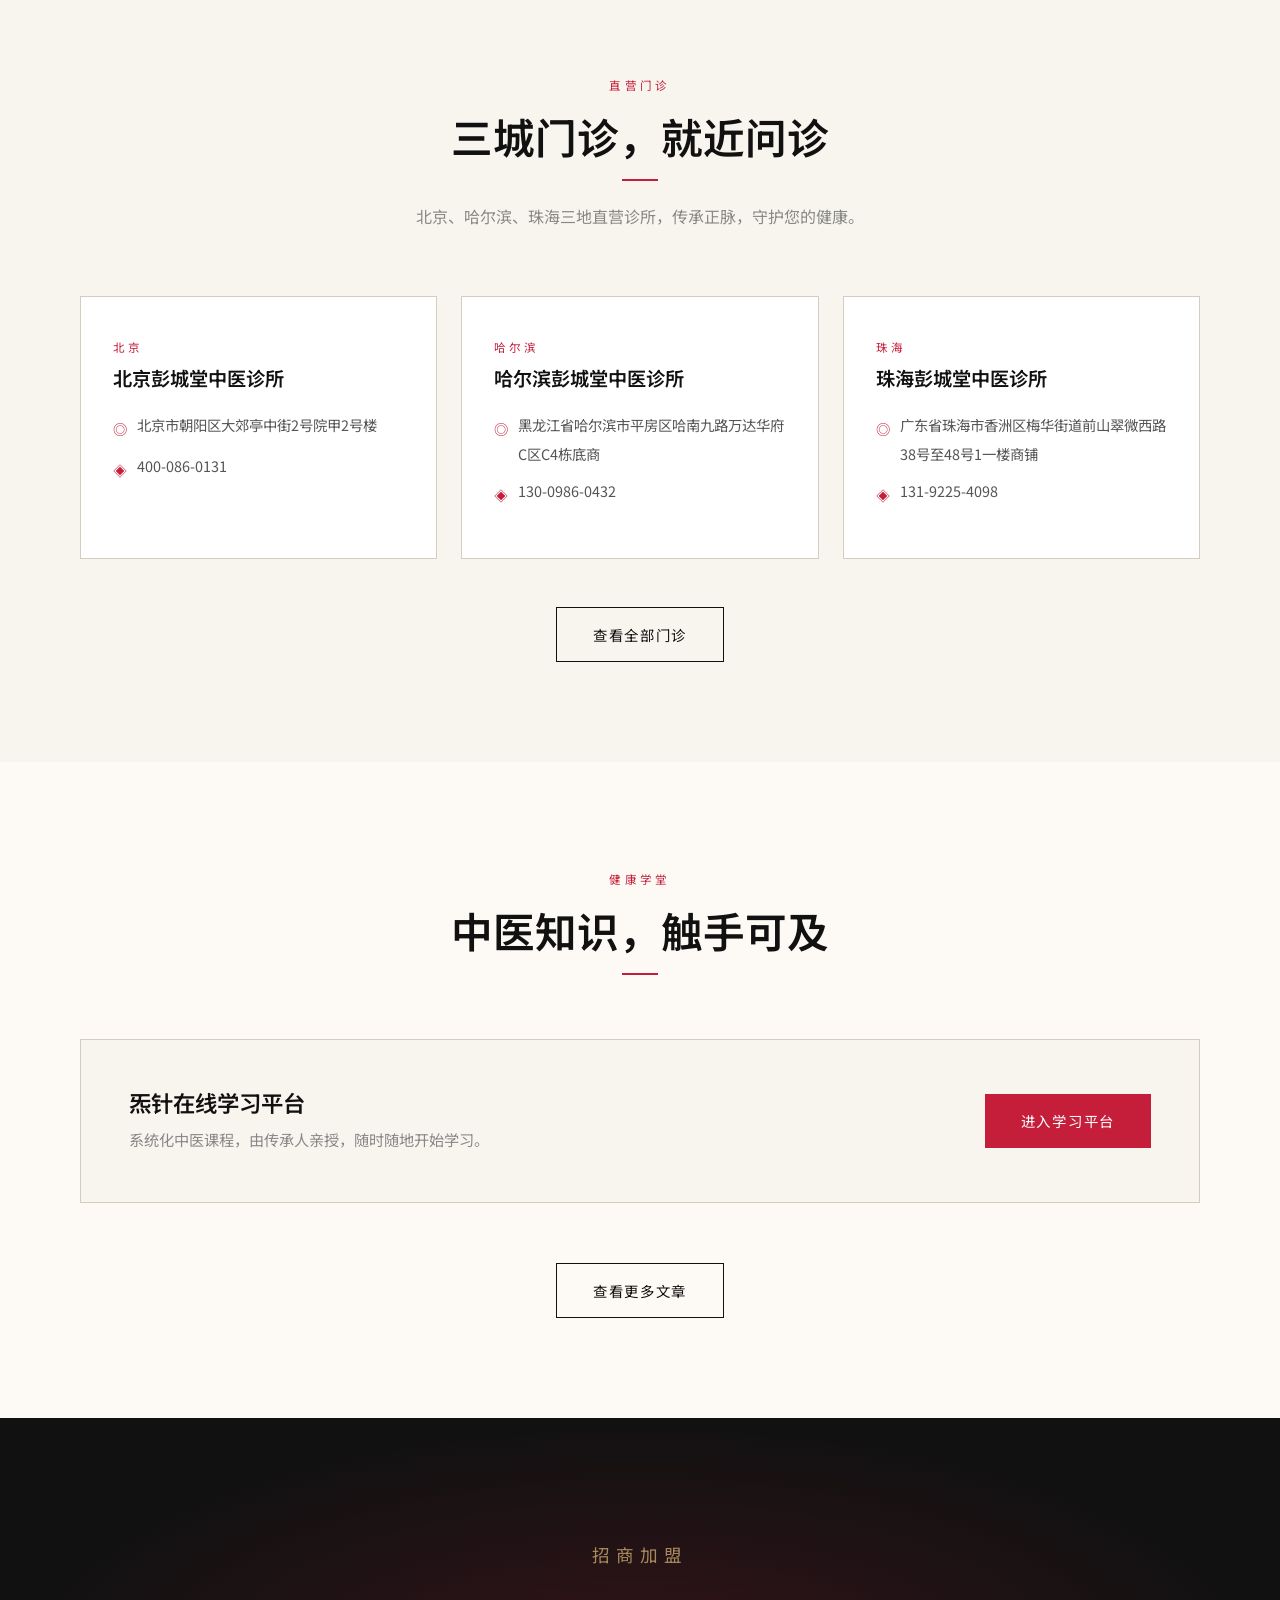
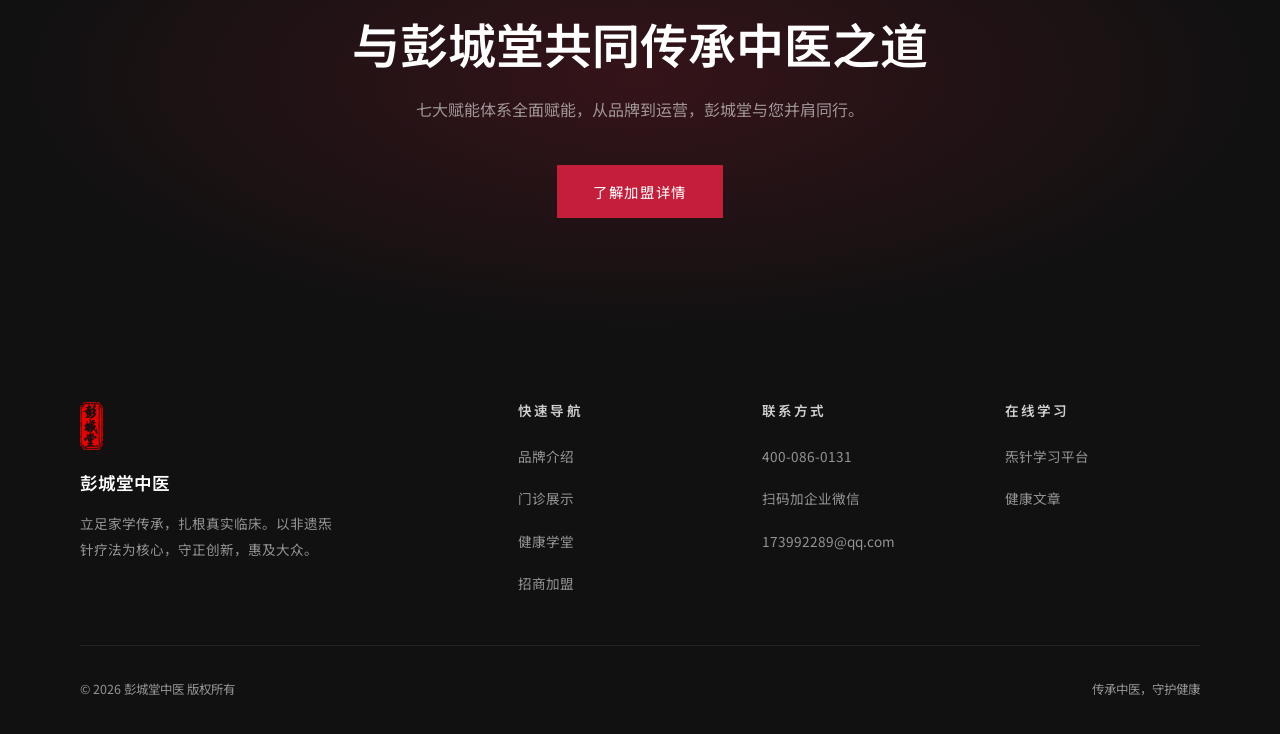
==== commit b2ff6dbe: "首页健康学堂改为动态加载真实文章 Co-Authored-By: Claude Sonnet 4.6 <noreply@anthropic.com>" ====
--- a/index.html
+++ b/index.html
@@ -218,39 +218,8 @@
       <a href="https://learn.pengchengtangtcm.com" target="_blank" rel="noopener" class="btn btn-primary" data-zh="进入学习平台" data-en="Enter Academy">进入学习平台</a>
     </div>
 
-    <!-- Article Placeholder Cards -->
-    <div class="articles-grid">
-      <div class="article-card reveal reveal-delay-1">
-        <div class="article-card-img" style="background:linear-gradient(135deg,#1a0505,#3d0a0a);display:flex;align-items:center;justify-content:center;">
-          <span style="font-size:3rem;color:rgba(196,30,58,0.4);">炁</span>
-        </div>
-        <div class="article-card-body">
-          <p class="article-card-tag" data-zh="炁针疗法" data-en="Qi Acupuncture">炁针疗法</p>
-          <h4 class="article-card-title" data-zh="什么是炁针？彭城堂炁针门核心疗法解析" data-en="What is Qi Acupuncture? Core Therapy Explained">什么是炁针？彭城堂炁针门核心疗法解析</h4>
-          <p class="article-card-date">2025-01-15</p>
-        </div>
-      </div>
-      <div class="article-card reveal reveal-delay-2">
-        <div class="article-card-img" style="background:linear-gradient(135deg,#0a1a0a,#1a3d1a);display:flex;align-items:center;justify-content:center;">
-          <span style="font-size:3rem;color:rgba(30,100,30,0.4);">舌</span>
-        </div>
-        <div class="article-card-body">
-          <p class="article-card-tag" data-zh="辨证施治" data-en="Diagnosis">辨证施治</p>
-          <h4 class="article-card-title" data-zh="六维舌诊：从舌象读懂身体的信号" data-en="Six-Dimension Tongue Diagnosis: Reading Your Body">六维舌诊：从舌象读懂身体的信号</h4>
-          <p class="article-card-date">2025-01-08</p>
-        </div>
-      </div>
-      <div class="article-card reveal reveal-delay-3">
-        <div class="article-card-img" style="background:linear-gradient(135deg,#0a0f1a,#1a2a3d);display:flex;align-items:center;justify-content:center;">
-          <span style="font-size:3rem;color:rgba(30,60,120,0.4);">针</span>
-        </div>
-        <div class="article-card-body">
-          <p class="article-card-tag" data-zh="疑难杂症" data-en="Complex Conditions">疑难杂症</p>
-          <h4 class="article-card-title" data-zh="针药并举：中医如何攻克疑难杂症" data-en="Acupuncture & Herbs: Tackling Complex Diseases">针药并举：中医如何攻克疑难杂症</h4>
-          <p class="article-card-date">2024-12-28</p>
-        </div>
-      </div>
-    </div>
+    <!-- Article Cards -->
+    <div class="articles-grid" id="homeArticlesGrid"></div>
 
     <div class="articles-center reveal">
       <a href="learning.html" class="btn btn-outline-dark" data-zh="查看更多文章" data-en="More Articles">查看更多文章</a>
@@ -305,12 +274,38 @@
       </div>
     </div>
     <div class="footer-bottom">
-      <span data-zh="© 2026 彭城堂中医 版权所有" data-en="© 2025 Pengchengtang TCM. All Rights Reserved.">© 2025 彭城堂中医 版权所有</span>
+      <span data-zh="© 2026 彭城堂中医 版权所有" data-en="© 2025 Pengchengtang TCM. All Rights Reserved.">© 2026 彭城堂中医 版权所有</span>
       <span data-zh="传承中医，守护健康" data-en="Preserving TCM Heritage, Protecting Health">传承中医，守护健康</span>
     </div>
   </div>
 </footer>
 
 <script src="js/main.js"></script>
+<script>
+(async function() {
+  const grid = document.getElementById('homeArticlesGrid');
+  if (!grid) return;
+  try {
+    const res = await fetch('/api/articles.php?limit=3');
+    const data = await res.json();
+    const articles = data.articles || [];
+    if (articles.length === 0) { grid.style.display = 'none'; return; }
+    const delays = ['reveal-delay-1', 'reveal-delay-2', 'reveal-delay-3'];
+    grid.innerHTML = articles.map((a, i) => {
+      const thumb = a.thumbnail
+        ? `<img src="${a.thumbnail}" alt="${a.title}" style="width:100%;height:100%;object-fit:cover;display:block;">`
+        : `<div style="width:100%;height:100%;background:linear-gradient(135deg,#1a0505,#3d0a0a);display:flex;align-items:center;justify-content:center;"><span style="font-size:3rem;color:rgba(196,30,58,0.4);">炁</span></div>`;
+      return `<a href="article.html?id=${a.id}" class="article-card reveal ${delays[i] || ''}">
+        <div class="article-card-img">${thumb}</div>
+        <div class="article-card-body">
+          <p class="article-card-tag">${a.category || ''}</p>
+          <h4 class="article-card-title">${a.title}</h4>
+          <p class="article-card-date">${a.publishedDate || ''}</p>
+        </div>
+      </a>`;
+    }).join('');
+  } catch(e) { grid.style.display = 'none'; }
+})();
+</script>
 </body>
 </html>
